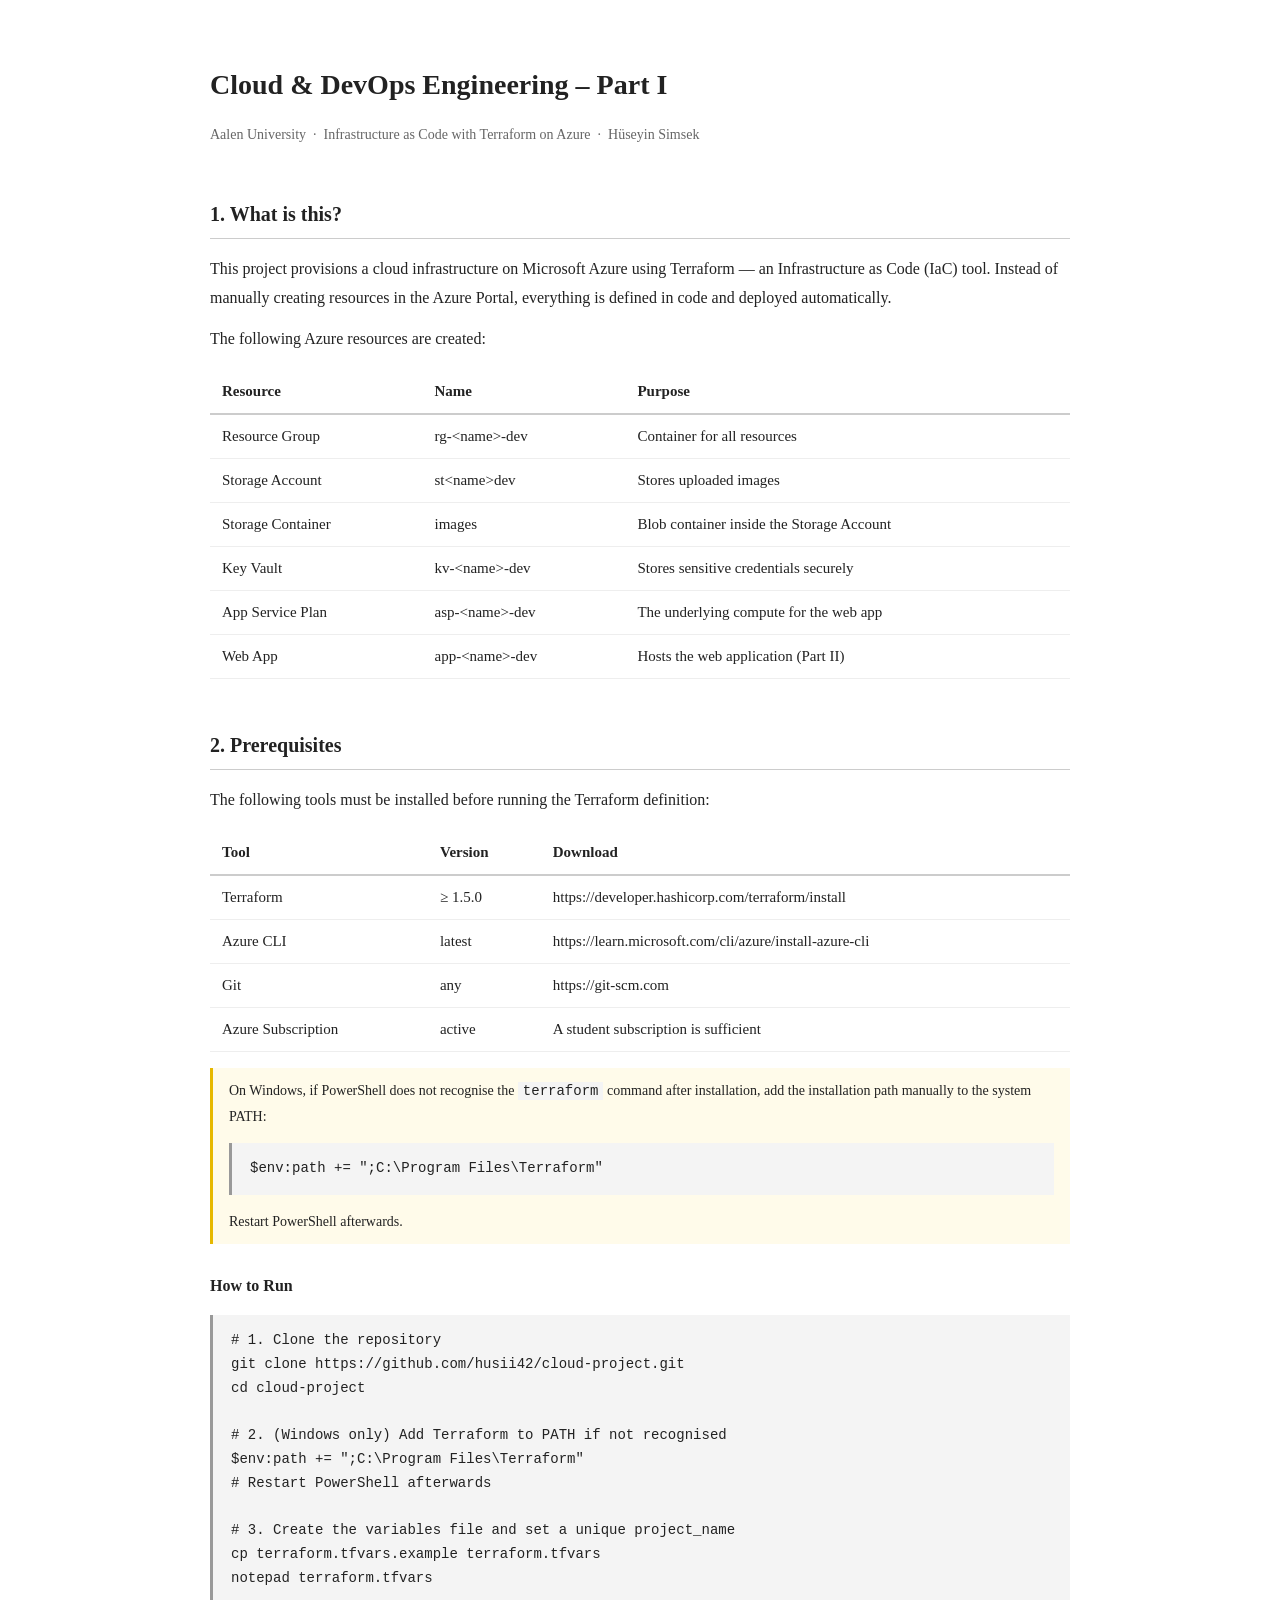
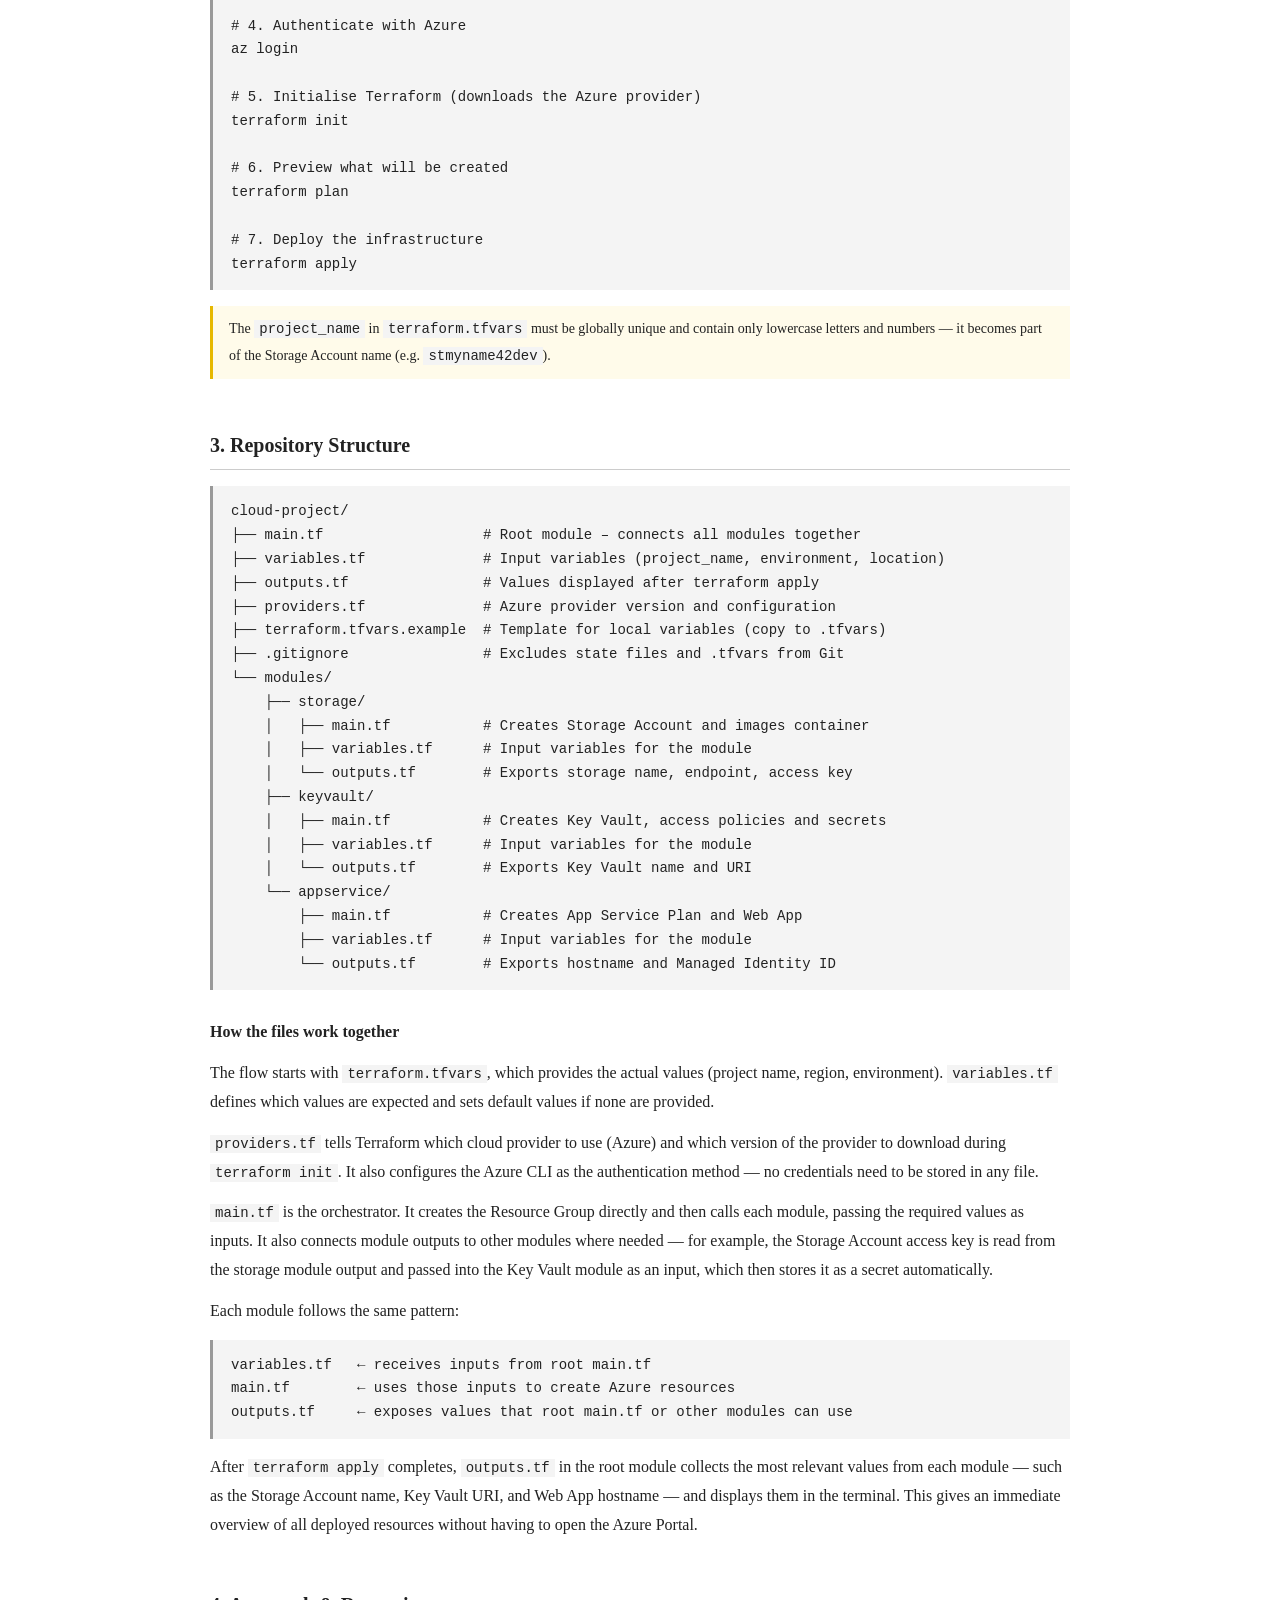
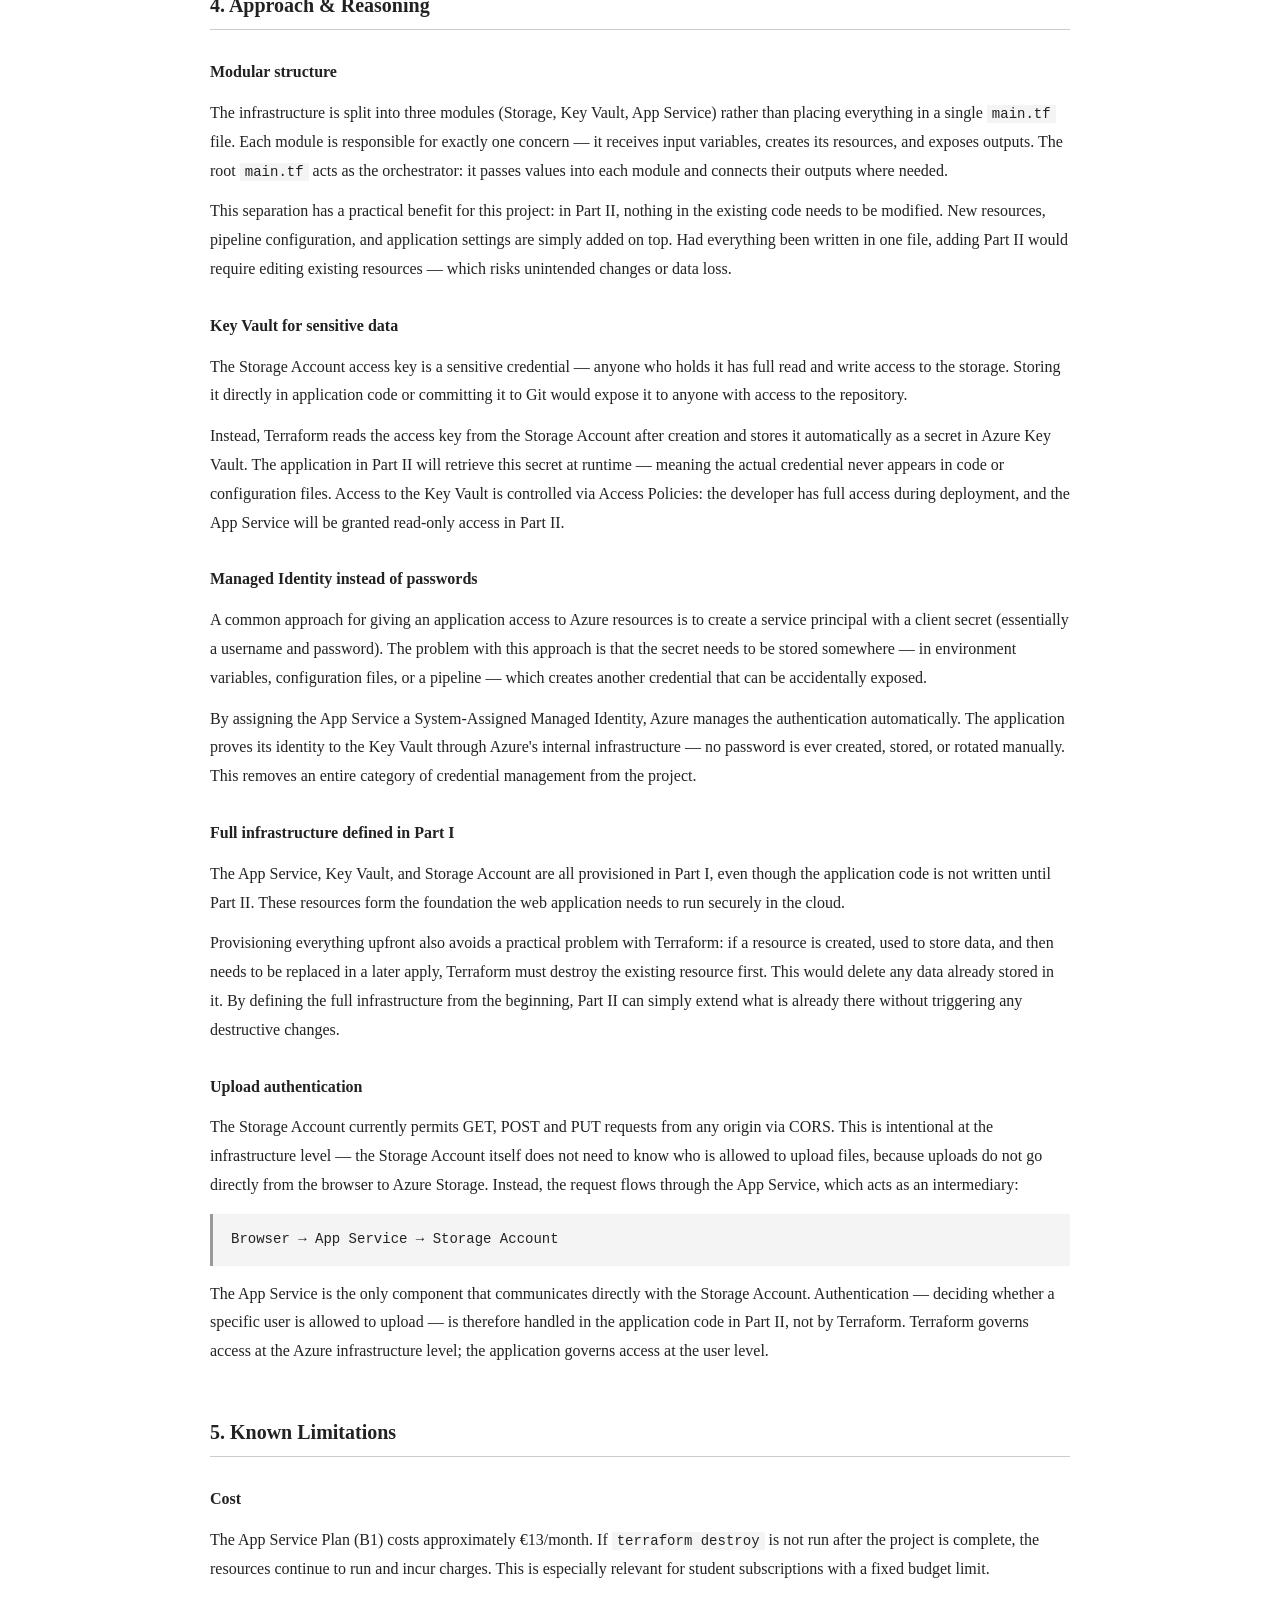
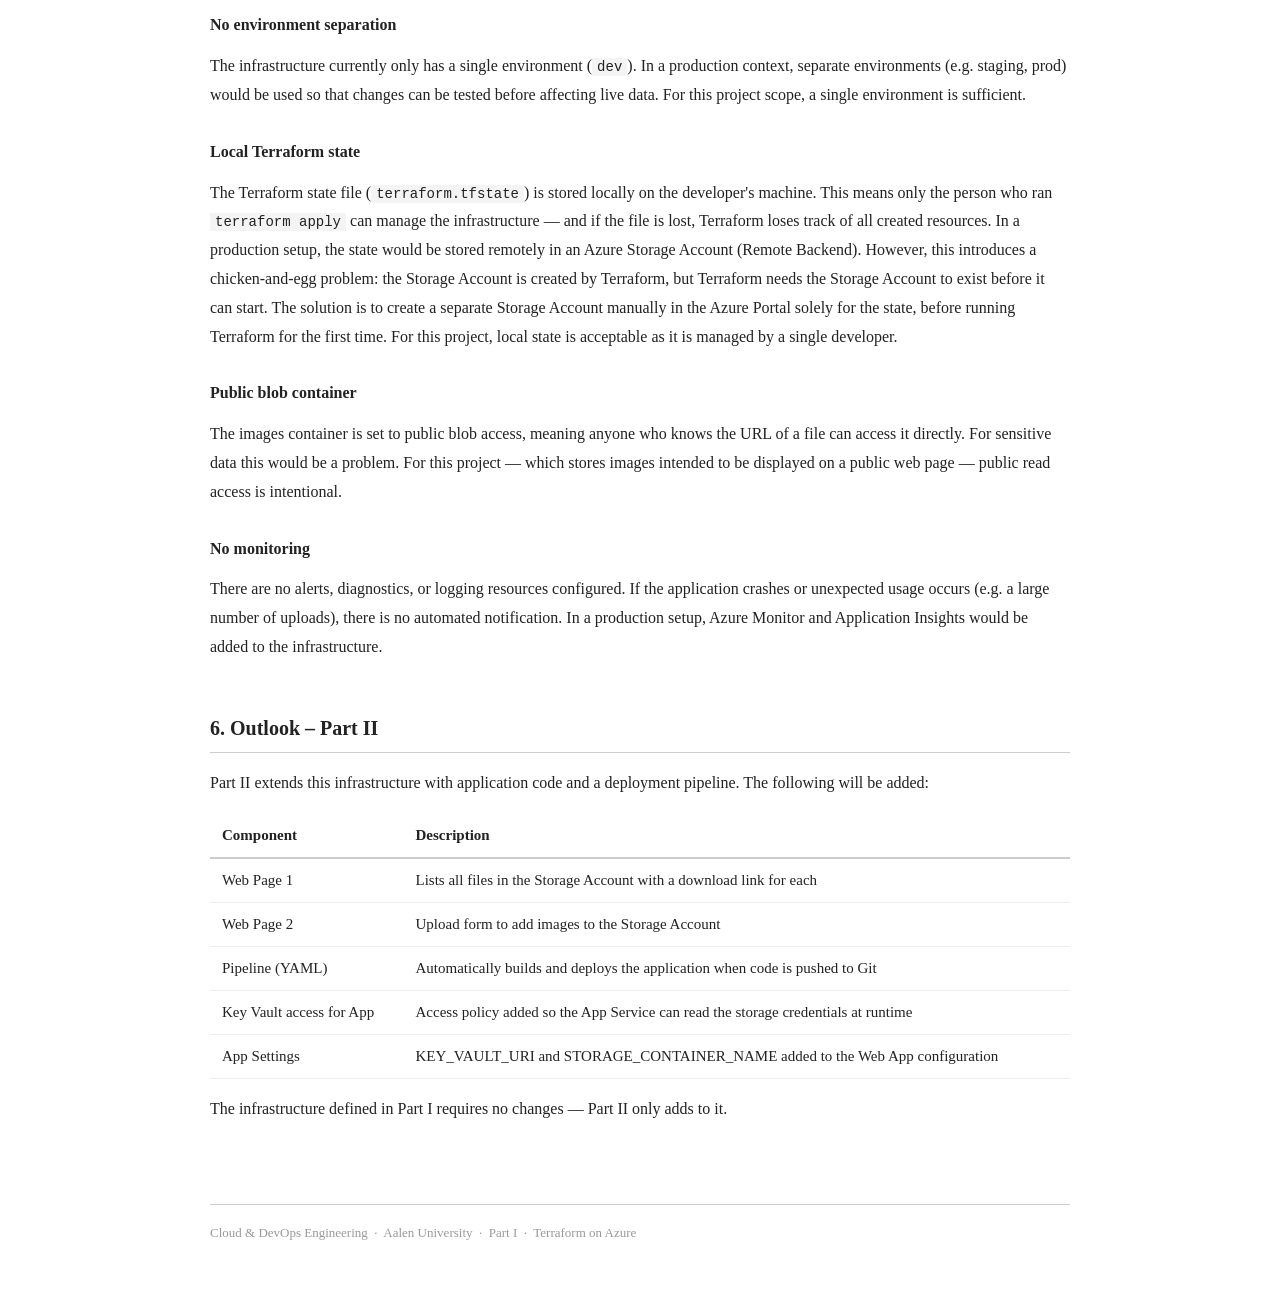
==== documentation.html @ 45ab7d18 "General Probe Version" ====
<!DOCTYPE html>
<html lang="en">
<head>
  <meta charset="UTF-8">
  <meta name="viewport" content="width=device-width, initial-scale=1.0">
  <title>Cloud & DevOps Project – Documentation</title>
  <style>
    body {
      font-family: Georgia, serif;
      max-width: 860px;
      margin: 60px auto;
      padding: 0 40px;
      color: #222;
      line-height: 1.8;
      font-size: 16px;
    }

    h1 { font-size: 28px; margin-bottom: 4px; }
    h2 { font-size: 20px; margin-top: 48px; border-bottom: 1px solid #ccc; padding-bottom: 6px; }
    h3 { font-size: 16px; margin-top: 28px; margin-bottom: 6px; }

    .subtitle { color: #666; font-size: 14px; margin-bottom: 40px; }

    p { margin: 12px 0; }

    pre {
      background: #f4f4f4;
      border-left: 3px solid #999;
      padding: 14px 18px;
      font-family: monospace;
      font-size: 14px;
      overflow-x: auto;
      line-height: 1.7;
    }

    code {
      font-family: monospace;
      background: #f4f4f4;
      padding: 1px 5px;
      font-size: 14px;
    }

    table {
      width: 100%;
      border-collapse: collapse;
      margin: 16px 0;
      font-size: 15px;
    }

    th {
      text-align: left;
      border-bottom: 2px solid #ccc;
      padding: 8px 12px;
    }

    td {
      border-bottom: 1px solid #eee;
      padding: 8px 12px;
      vertical-align: top;
    }

    .note {
      background: #fffbea;
      border-left: 3px solid #e6b800;
      padding: 10px 16px;
      font-size: 14px;
      margin: 16px 0;
    }

    footer {
      margin-top: 80px;
      border-top: 1px solid #ccc;
      padding-top: 16px;
      font-size: 13px;
      color: #999;
    }
  </style>
</head>
<body>

  <h1>Cloud & DevOps Engineering – Part I</h1>
  <p class="subtitle">Aalen University &nbsp;·&nbsp; Infrastructure as Code with Terraform on Azure &nbsp;·&nbsp; Hüseyin Simsek</p>

  <!-- 1. WHAT IS THIS -->
  <h2>1. What is this?</h2>
  <p>
    This project provisions a cloud infrastructure on Microsoft Azure using Terraform — an Infrastructure as Code (IaC) tool.
    Instead of manually creating resources in the Azure Portal, everything is defined in code and deployed automatically.
  </p>
  <p>The following Azure resources are created:</p>
  <table>
    <tr><th>Resource</th><th>Name</th><th>Purpose</th></tr>
    <tr><td>Resource Group</td><td>rg-&lt;name&gt;-dev</td><td>Container for all resources</td></tr>
    <tr><td>Storage Account</td><td>st&lt;name&gt;dev</td><td>Stores uploaded images</td></tr>
    <tr><td>Storage Container</td><td>images</td><td>Blob container inside the Storage Account</td></tr>
    <tr><td>Key Vault</td><td>kv-&lt;name&gt;-dev</td><td>Stores sensitive credentials securely</td></tr>
    <tr><td>App Service Plan</td><td>asp-&lt;name&gt;-dev</td><td>The underlying compute for the web app</td></tr>
    <tr><td>Web App</td><td>app-&lt;name&gt;-dev</td><td>Hosts the web application (Part II)</td></tr>
  </table>

  <!-- 2. PREREQUISITES -->
  <h2>2. Prerequisites</h2>
  <p>The following tools must be installed before running the Terraform definition:</p>
  <table>
    <tr><th>Tool</th><th>Version</th><th>Download</th></tr>
    <tr><td>Terraform</td><td>≥ 1.5.0</td><td>https://developer.hashicorp.com/terraform/install</td></tr>
    <tr><td>Azure CLI</td><td>latest</td><td>https://learn.microsoft.com/cli/azure/install-azure-cli</td></tr>
    <tr><td>Git</td><td>any</td><td>https://git-scm.com</td></tr>
    <tr><td>Azure Subscription</td><td>active</td><td>A student subscription is sufficient</td></tr>
  </table>

  <div class="note">
    On Windows, if PowerShell does not recognise the <code>terraform</code> command after installation,
    add the installation path manually to the system PATH:
    <pre>$env:path += ";C:\Program Files\Terraform"</pre>
    Restart PowerShell afterwards.
  </div>

  <h3>How to Run</h3>
  <pre># 1. Clone the repository
git clone https://github.com/husii42/cloud-project.git
cd cloud-project

# 2. (Windows only) Add Terraform to PATH if not recognised
$env:path += ";C:\Program Files\Terraform"
# Restart PowerShell afterwards

# 3. Create the variables file and set a unique project_name
cp terraform.tfvars.example terraform.tfvars
notepad terraform.tfvars

# 4. Authenticate with Azure
az login

# 5. Initialise Terraform (downloads the Azure provider)
terraform init

# 6. Preview what will be created
terraform plan

# 7. Deploy the infrastructure
terraform apply</pre>

  <div class="note">
    The <code>project_name</code> in <code>terraform.tfvars</code> must be globally unique and contain only lowercase letters and numbers —
    it becomes part of the Storage Account name (e.g. <code>stmyname42dev</code>).
  </div>

  <!-- 3. REPOSITORY STRUCTURE -->
  <h2>3. Repository Structure</h2>
  <pre>cloud-project/
├── main.tf                   # Root module – connects all modules together
├── variables.tf              # Input variables (project_name, environment, location)
├── outputs.tf                # Values displayed after terraform apply
├── providers.tf              # Azure provider version and configuration
├── terraform.tfvars.example  # Template for local variables (copy to .tfvars)
├── .gitignore                # Excludes state files and .tfvars from Git
└── modules/
    ├── storage/
    │   ├── main.tf           # Creates Storage Account and images container
    │   ├── variables.tf      # Input variables for the module
    │   └── outputs.tf        # Exports storage name, endpoint, access key
    ├── keyvault/
    │   ├── main.tf           # Creates Key Vault, access policies and secrets
    │   ├── variables.tf      # Input variables for the module
    │   └── outputs.tf        # Exports Key Vault name and URI
    └── appservice/
        ├── main.tf           # Creates App Service Plan and Web App
        ├── variables.tf      # Input variables for the module
        └── outputs.tf        # Exports hostname and Managed Identity ID</pre>

  <h3>How the files work together</h3>
<p>
  The flow starts with <code>terraform.tfvars</code>, which provides the actual values
  (project name, region, environment). <code>variables.tf</code> defines which values
  are expected and sets default values if none are provided.
</p>
<p>
  <code>providers.tf</code> tells Terraform which cloud provider to use (Azure) and
  which version of the provider to download during <code>terraform init</code>.
  It also configures the Azure CLI as the authentication method — no credentials
  need to be stored in any file.
</p>
<p>
  <code>main.tf</code> is the orchestrator. It creates the Resource Group directly
  and then calls each module, passing the required values as inputs. It also connects
  module outputs to other modules where needed — for example, the Storage Account
  access key is read from the storage module output and passed into the Key Vault
  module as an input, which then stores it as a secret automatically.
</p>
<p>
  Each module follows the same pattern:
</p>
<pre>variables.tf   ← receives inputs from root main.tf
main.tf        ← uses those inputs to create Azure resources
outputs.tf     ← exposes values that root main.tf or other modules can use</pre>
<p>
  After <code>terraform apply</code> completes, <code>outputs.tf</code> in the root
  module collects the most relevant values from each module — such as the Storage
  Account name, Key Vault URI, and Web App hostname — and displays them in the terminal.
  This gives an immediate overview of all deployed resources without having to open
  the Azure Portal.
</p>

  <!-- 4. APPROACH -->
  <h2>4. Approach & Reasoning</h2>

  <h3>Modular structure</h3>
  <p>
    The infrastructure is split into three modules (Storage, Key Vault, App Service) rather than placing everything in a single <code>main.tf</code> file.
    Each module is responsible for exactly one concern — it receives input variables, creates its resources, and exposes outputs.
    The root <code>main.tf</code> acts as the orchestrator: it passes values into each module and connects their outputs where needed.
  </p>
  <p>
    This separation has a practical benefit for this project: in Part II, nothing in the existing code needs to be modified.
    New resources, pipeline configuration, and application settings are simply added on top.
    Had everything been written in one file, adding Part II would require editing existing resources — which risks unintended changes or data loss.
  </p>

  <h3>Key Vault for sensitive data</h3>
  <p>
    The Storage Account access key is a sensitive credential — anyone who holds it has full read and write access to the storage.
    Storing it directly in application code or committing it to Git would expose it to anyone with access to the repository.
  </p>
  <p>
    Instead, Terraform reads the access key from the Storage Account after creation and stores it automatically as a secret in Azure Key Vault.
    The application in Part II will retrieve this secret at runtime — meaning the actual credential never appears in code or configuration files.
    Access to the Key Vault is controlled via Access Policies: the developer has full access during deployment, and the App Service will be granted read-only access in Part II.
  </p>

  <h3>Managed Identity instead of passwords</h3>
  <p>
    A common approach for giving an application access to Azure resources is to create a service principal with a client secret (essentially a username and password).
    The problem with this approach is that the secret needs to be stored somewhere — in environment variables, configuration files, or a pipeline — which creates another credential that can be accidentally exposed.
  </p>
  <p>
    By assigning the App Service a System-Assigned Managed Identity, Azure manages the authentication automatically.
    The application proves its identity to the Key Vault through Azure's internal infrastructure — no password is ever created, stored, or rotated manually.
    This removes an entire category of credential management from the project.
  </p>

  <h3>Full infrastructure defined in Part I</h3>
  <p>
    The App Service, Key Vault, and Storage Account are all provisioned in Part I, even though the application code is not written until Part II.
    These resources form the foundation the web application needs to run securely in the cloud.
  </p>
  <p>
    Provisioning everything upfront also avoids a practical problem with Terraform: if a resource is created, used to store data, and then needs to be replaced in a later apply, Terraform must destroy the existing resource first.
    This would delete any data already stored in it. By defining the full infrastructure from the beginning, Part II can simply extend what is already there without triggering any destructive changes.
  </p>

  <h3>Upload authentication</h3>
  <p>
    The Storage Account currently permits GET, POST and PUT requests from any origin via CORS.
    This is intentional at the infrastructure level — the Storage Account itself does not need to know who is allowed to upload files, because uploads do not go directly from the browser to Azure Storage.
    Instead, the request flows through the App Service, which acts as an intermediary:
  </p>
  <pre>Browser → App Service → Storage Account</pre>
  <p>
    The App Service is the only component that communicates directly with the Storage Account.
    Authentication — deciding whether a specific user is allowed to upload — is therefore handled in the application code in Part II, not by Terraform.
    Terraform governs access at the Azure infrastructure level; the application governs access at the user level.
  </p>

  <!-- 5. KNOWN LIMITATIONS -->
  <h2>5. Known Limitations</h2>

  <h3>Cost</h3>
  <p>
    The App Service Plan (B1) costs approximately €13/month. If <code>terraform destroy</code> is not run after the project is complete,
    the resources continue to run and incur charges. This is especially relevant for student subscriptions with a fixed budget limit.
  </p>

  <h3>No environment separation</h3>
  <p>
    The infrastructure currently only has a single environment (<code>dev</code>).
    In a production context, separate environments (e.g. staging, prod) would be used so that changes can be tested before affecting live data.
    For this project scope, a single environment is sufficient.
  </p>

  <h3>Local Terraform state</h3>
  <p>
    The Terraform state file (<code>terraform.tfstate</code>) is stored locally on the developer's machine.
    This means only the person who ran <code>terraform apply</code> can manage the infrastructure — and if the file is lost, Terraform loses track of all created resources.
    In a production setup, the state would be stored remotely in an Azure Storage Account (Remote Backend).
    However, this introduces a chicken-and-egg problem: the Storage Account is created by Terraform, but Terraform needs the Storage Account to exist before it can start.
    The solution is to create a separate Storage Account manually in the Azure Portal solely for the state, before running Terraform for the first time.
    For this project, local state is acceptable as it is managed by a single developer.
  </p>

  <h3>Public blob container</h3>
  <p>
    The images container is set to public blob access, meaning anyone who knows the URL of a file can access it directly.
    For sensitive data this would be a problem. For this project — which stores images intended to be displayed on a public web page — public read access is intentional.
  </p>

  <h3>No monitoring</h3>
  <p>
    There are no alerts, diagnostics, or logging resources configured.
    If the application crashes or unexpected usage occurs (e.g. a large number of uploads), there is no automated notification.
    In a production setup, Azure Monitor and Application Insights would be added to the infrastructure.
  </p>

  <!-- 6. OUTLOOK PART II -->
  <h2>6. Outlook – Part II</h2>
  <p>Part II extends this infrastructure with application code and a deployment pipeline. The following will be added:</p>
  <table>
    <tr><th>Component</th><th>Description</th></tr>
    <tr><td>Web Page 1</td><td>Lists all files in the Storage Account with a download link for each</td></tr>
    <tr><td>Web Page 2</td><td>Upload form to add images to the Storage Account</td></tr>
    <tr><td>Pipeline (YAML)</td><td>Automatically builds and deploys the application when code is pushed to Git</td></tr>
    <tr><td>Key Vault access for App</td><td>Access policy added so the App Service can read the storage credentials at runtime</td></tr>
    <tr><td>App Settings</td><td>KEY_VAULT_URI and STORAGE_CONTAINER_NAME added to the Web App configuration</td></tr>
  </table>
  <p>
    The infrastructure defined in Part I requires no changes — Part II only adds to it.
  </p>

  <footer>
    Cloud & DevOps Engineering &nbsp;·&nbsp; Aalen University &nbsp;·&nbsp; Part I &nbsp;·&nbsp; Terraform on Azure
  </footer>

</body>
</html>
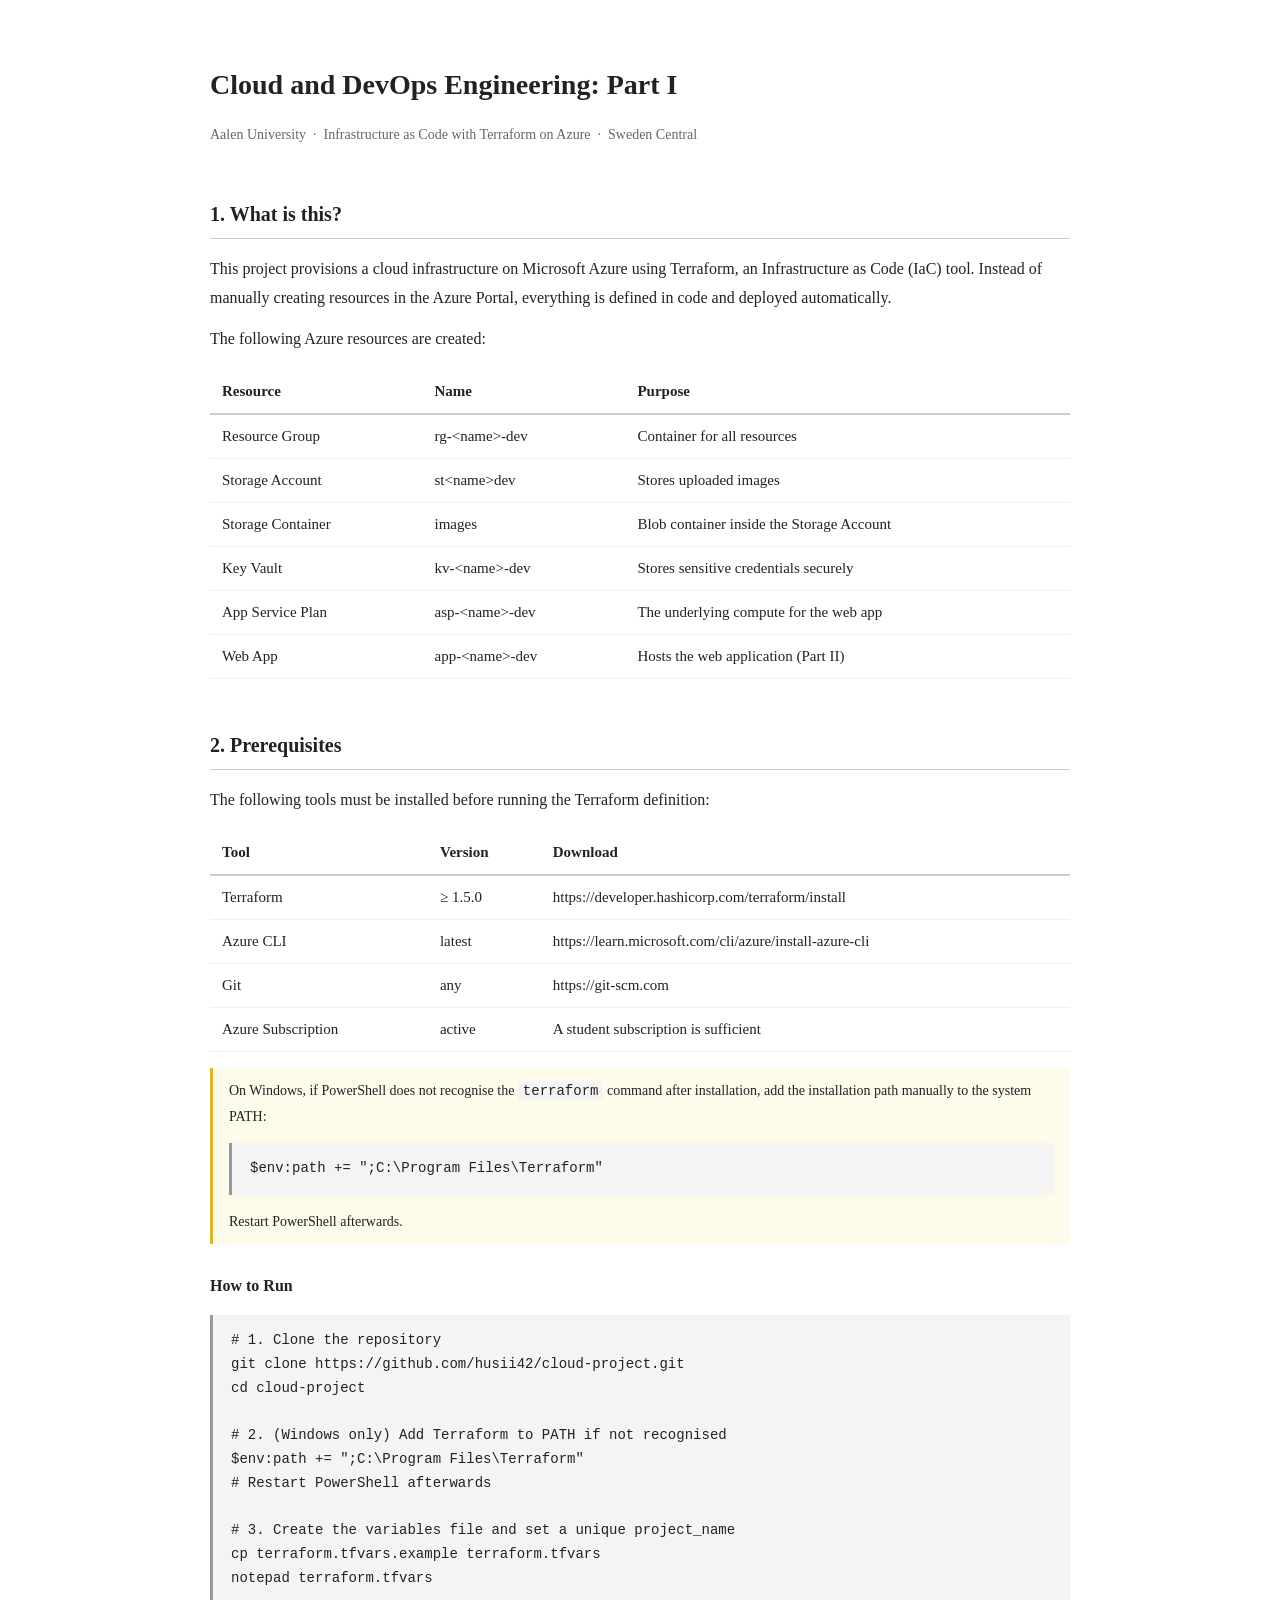
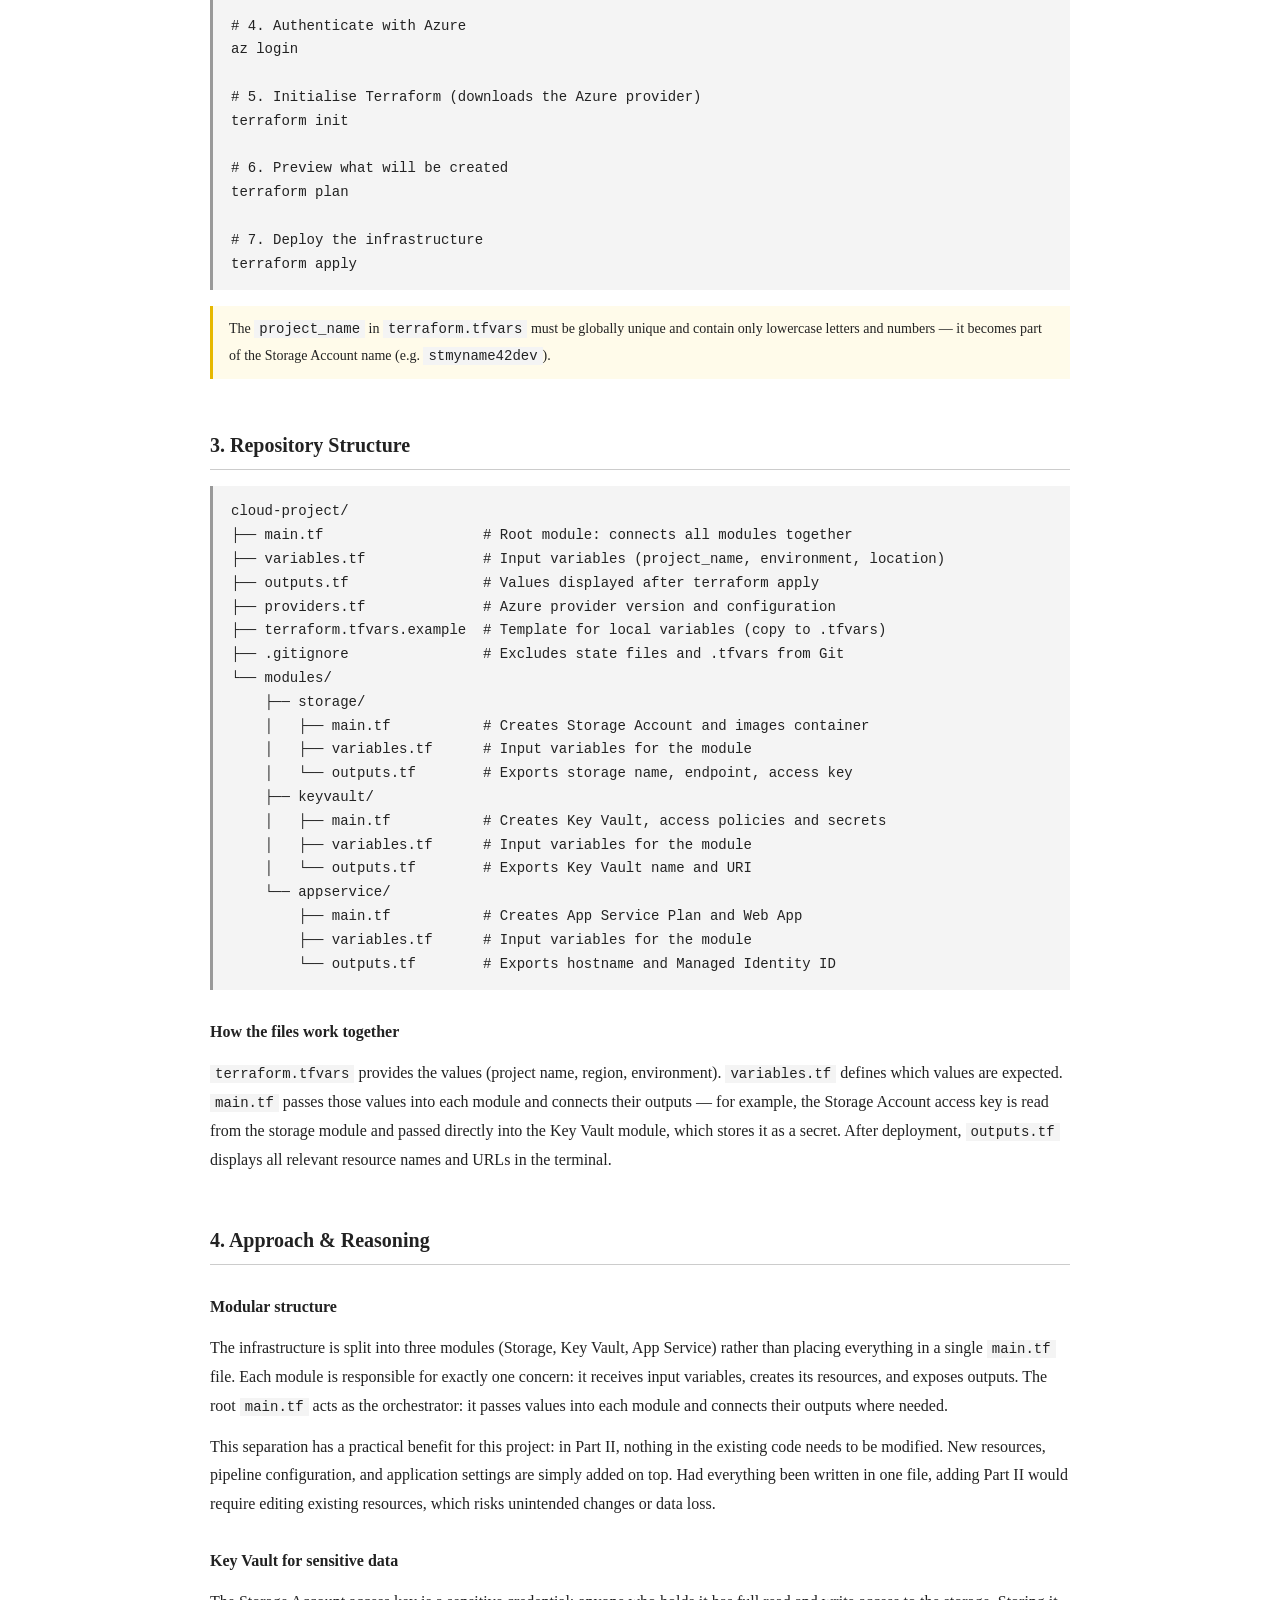
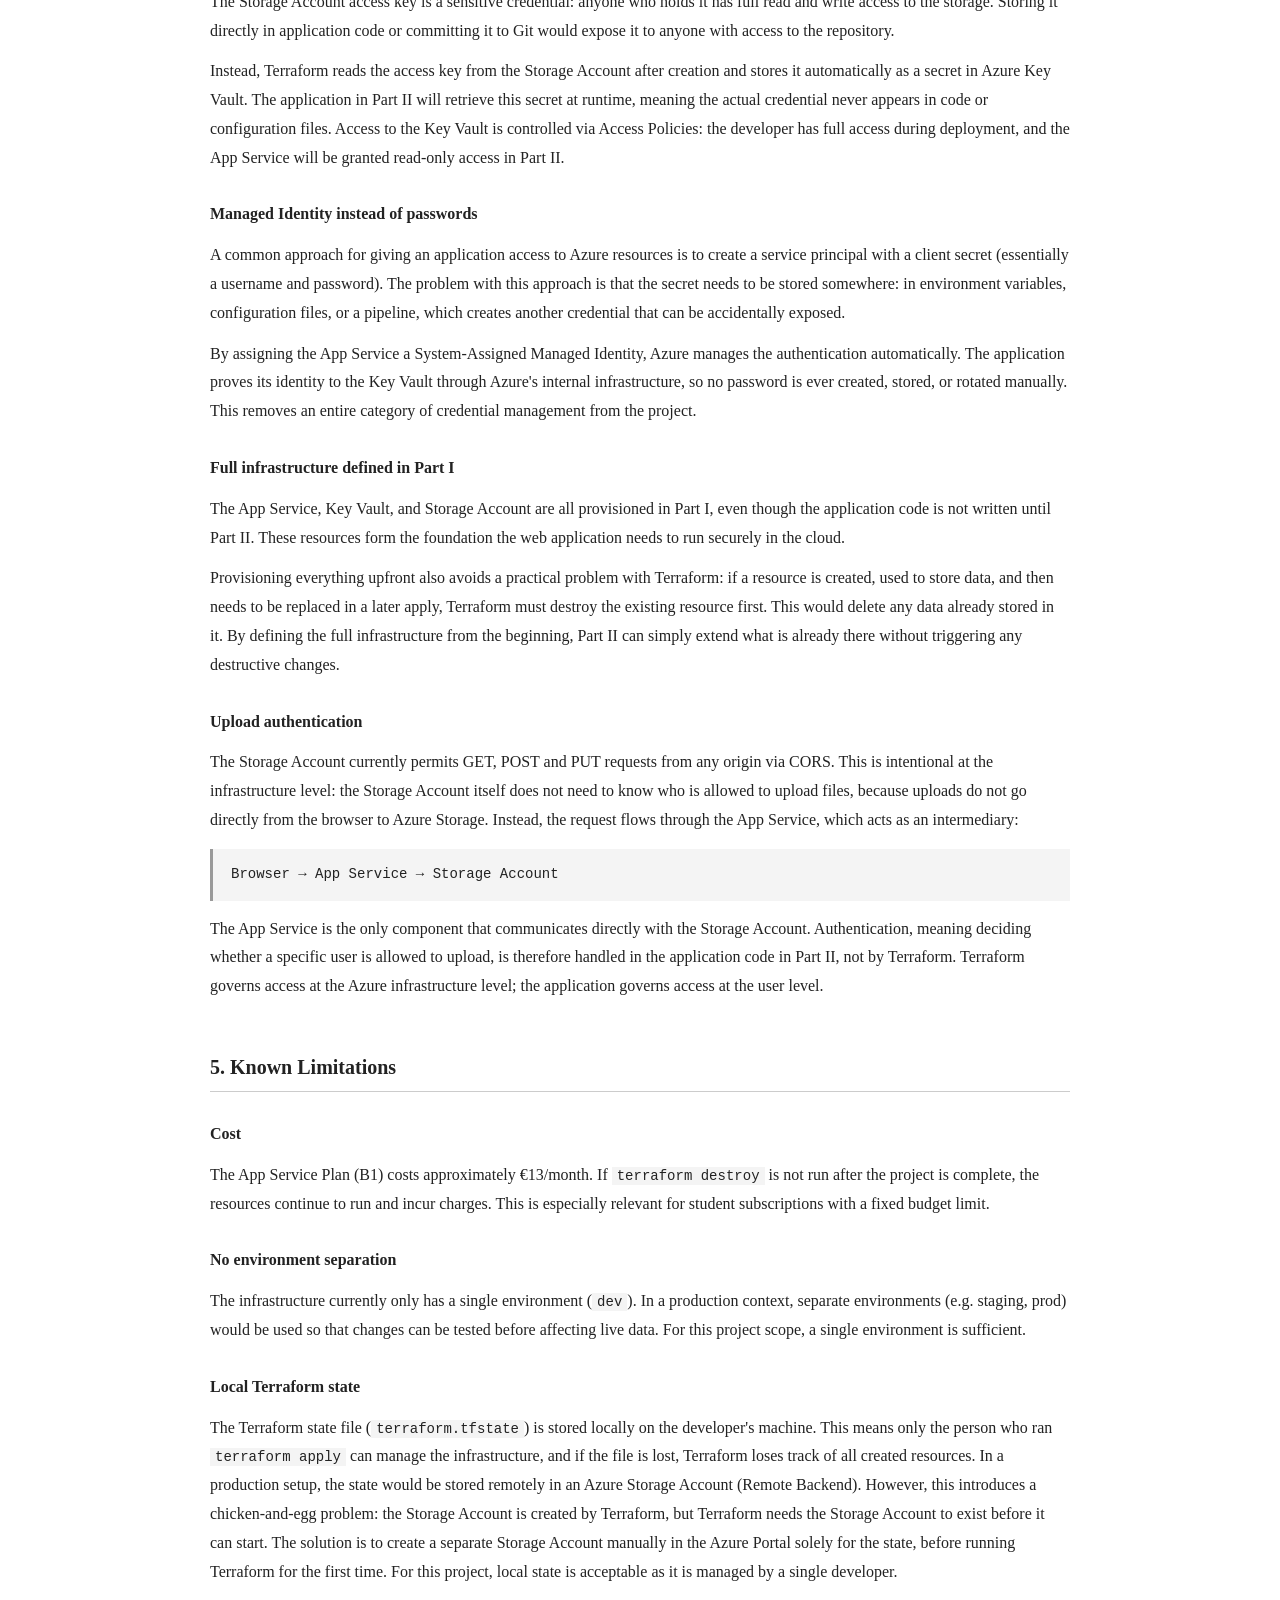
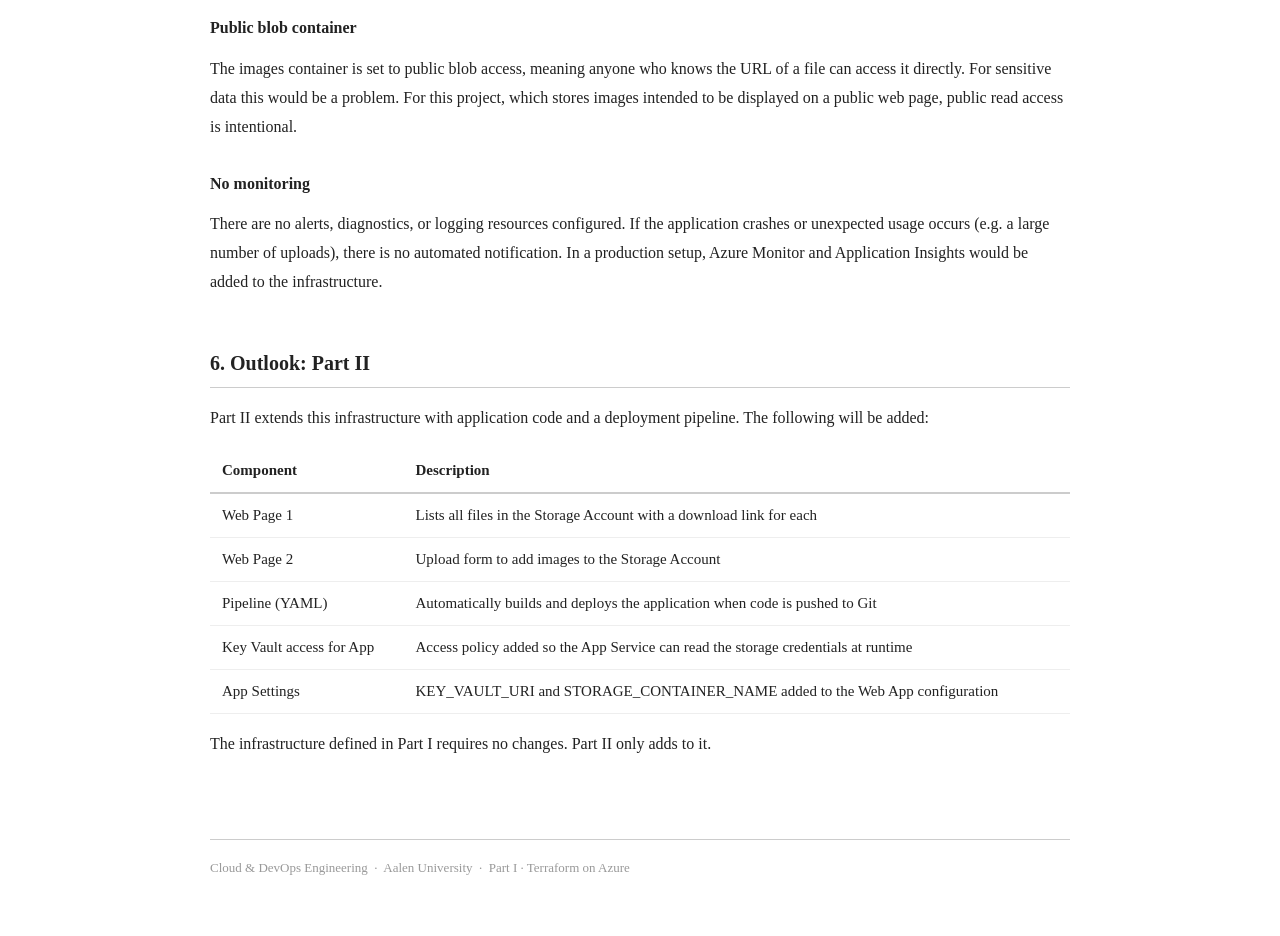
==== commit 819405ee: "General Probe Version 2" ====
--- a/documentation.html
+++ b/documentation.html
@@ -3,7 +3,7 @@
 <head>
   <meta charset="UTF-8">
   <meta name="viewport" content="width=device-width, initial-scale=1.0">
-  <title>Cloud & DevOps Project – Documentation</title>
+  <title>Cloud and DevOps Project: Documentation</title>
   <style>
     body {
       font-family: Georgia, serif;
@@ -78,13 +78,13 @@
 </head>
 <body>
 
-  <h1>Cloud & DevOps Engineering – Part I</h1>
-  <p class="subtitle">Aalen University &nbsp;·&nbsp; Infrastructure as Code with Terraform on Azure &nbsp;·&nbsp; Hüseyin Simsek</p>
+  <h1>Cloud and DevOps Engineering: Part I</h1>
+  <p class="subtitle">Aalen University &nbsp;·&nbsp; Infrastructure as Code with Terraform on Azure &nbsp;·&nbsp; Sweden Central</p>
 
   <!-- 1. WHAT IS THIS -->
   <h2>1. What is this?</h2>
   <p>
-    This project provisions a cloud infrastructure on Microsoft Azure using Terraform — an Infrastructure as Code (IaC) tool.
+    This project provisions a cloud infrastructure on Microsoft Azure using Terraform, an Infrastructure as Code (IaC) tool.
     Instead of manually creating resources in the Azure Portal, everything is defined in code and deployed automatically.
   </p>
   <p>The following Azure resources are created:</p>
@@ -149,7 +149,7 @@
   <!-- 3. REPOSITORY STRUCTURE -->
   <h2>3. Repository Structure</h2>
   <pre>cloud-project/
-├── main.tf                   # Root module – connects all modules together
+├── main.tf                   # Root module: connects all modules together
 ├── variables.tf              # Input variables (project_name, environment, location)
 ├── outputs.tf                # Values displayed after terraform apply
 ├── providers.tf              # Azure provider version and configuration
@@ -170,37 +170,13 @@
         └── outputs.tf        # Exports hostname and Managed Identity ID</pre>
 
   <h3>How the files work together</h3>
-<p>
-  The flow starts with <code>terraform.tfvars</code>, which provides the actual values
-  (project name, region, environment). <code>variables.tf</code> defines which values
-  are expected and sets default values if none are provided.
-</p>
-<p>
-  <code>providers.tf</code> tells Terraform which cloud provider to use (Azure) and
-  which version of the provider to download during <code>terraform init</code>.
-  It also configures the Azure CLI as the authentication method — no credentials
-  need to be stored in any file.
-</p>
-<p>
-  <code>main.tf</code> is the orchestrator. It creates the Resource Group directly
-  and then calls each module, passing the required values as inputs. It also connects
-  module outputs to other modules where needed — for example, the Storage Account
-  access key is read from the storage module output and passed into the Key Vault
-  module as an input, which then stores it as a secret automatically.
-</p>
-<p>
-  Each module follows the same pattern:
-</p>
-<pre>variables.tf   ← receives inputs from root main.tf
-main.tf        ← uses those inputs to create Azure resources
-outputs.tf     ← exposes values that root main.tf or other modules can use</pre>
-<p>
-  After <code>terraform apply</code> completes, <code>outputs.tf</code> in the root
-  module collects the most relevant values from each module — such as the Storage
-  Account name, Key Vault URI, and Web App hostname — and displays them in the terminal.
-  This gives an immediate overview of all deployed resources without having to open
-  the Azure Portal.
-</p>
+  <p>
+    <code>terraform.tfvars</code> provides the values (project name, region, environment).
+    <code>variables.tf</code> defines which values are expected.
+    <code>main.tf</code> passes those values into each module and connects their outputs —
+    for example, the Storage Account access key is read from the storage module and passed directly into the Key Vault module, which stores it as a secret.
+    After deployment, <code>outputs.tf</code> displays all relevant resource names and URLs in the terminal.
+  </p>
 
   <!-- 4. APPROACH -->
   <h2>4. Approach & Reasoning</h2>
@@ -208,34 +184,34 @@
   <h3>Modular structure</h3>
   <p>
     The infrastructure is split into three modules (Storage, Key Vault, App Service) rather than placing everything in a single <code>main.tf</code> file.
-    Each module is responsible for exactly one concern — it receives input variables, creates its resources, and exposes outputs.
+    Each module is responsible for exactly one concern: it receives input variables, creates its resources, and exposes outputs.
     The root <code>main.tf</code> acts as the orchestrator: it passes values into each module and connects their outputs where needed.
   </p>
   <p>
     This separation has a practical benefit for this project: in Part II, nothing in the existing code needs to be modified.
     New resources, pipeline configuration, and application settings are simply added on top.
-    Had everything been written in one file, adding Part II would require editing existing resources — which risks unintended changes or data loss.
+    Had everything been written in one file, adding Part II would require editing existing resources, which risks unintended changes or data loss.
   </p>
 
   <h3>Key Vault for sensitive data</h3>
   <p>
-    The Storage Account access key is a sensitive credential — anyone who holds it has full read and write access to the storage.
+    The Storage Account access key is a sensitive credential: anyone who holds it has full read and write access to the storage.
     Storing it directly in application code or committing it to Git would expose it to anyone with access to the repository.
   </p>
   <p>
     Instead, Terraform reads the access key from the Storage Account after creation and stores it automatically as a secret in Azure Key Vault.
-    The application in Part II will retrieve this secret at runtime — meaning the actual credential never appears in code or configuration files.
+    The application in Part II will retrieve this secret at runtime, meaning the actual credential never appears in code or configuration files.
     Access to the Key Vault is controlled via Access Policies: the developer has full access during deployment, and the App Service will be granted read-only access in Part II.
   </p>
 
   <h3>Managed Identity instead of passwords</h3>
   <p>
     A common approach for giving an application access to Azure resources is to create a service principal with a client secret (essentially a username and password).
-    The problem with this approach is that the secret needs to be stored somewhere — in environment variables, configuration files, or a pipeline — which creates another credential that can be accidentally exposed.
+    The problem with this approach is that the secret needs to be stored somewhere: in environment variables, configuration files, or a pipeline, which creates another credential that can be accidentally exposed.
   </p>
   <p>
     By assigning the App Service a System-Assigned Managed Identity, Azure manages the authentication automatically.
-    The application proves its identity to the Key Vault through Azure's internal infrastructure — no password is ever created, stored, or rotated manually.
+    The application proves its identity to the Key Vault through Azure's internal infrastructure, so no password is ever created, stored, or rotated manually.
     This removes an entire category of credential management from the project.
   </p>
 
@@ -252,13 +228,13 @@
   <h3>Upload authentication</h3>
   <p>
     The Storage Account currently permits GET, POST and PUT requests from any origin via CORS.
-    This is intentional at the infrastructure level — the Storage Account itself does not need to know who is allowed to upload files, because uploads do not go directly from the browser to Azure Storage.
+    This is intentional at the infrastructure level: the Storage Account itself does not need to know who is allowed to upload files, because uploads do not go directly from the browser to Azure Storage.
     Instead, the request flows through the App Service, which acts as an intermediary:
   </p>
   <pre>Browser → App Service → Storage Account</pre>
   <p>
     The App Service is the only component that communicates directly with the Storage Account.
-    Authentication — deciding whether a specific user is allowed to upload — is therefore handled in the application code in Part II, not by Terraform.
+    Authentication, meaning deciding whether a specific user is allowed to upload, is therefore handled in the application code in Part II, not by Terraform.
     Terraform governs access at the Azure infrastructure level; the application governs access at the user level.
   </p>
 
@@ -281,7 +257,7 @@
   <h3>Local Terraform state</h3>
   <p>
     The Terraform state file (<code>terraform.tfstate</code>) is stored locally on the developer's machine.
-    This means only the person who ran <code>terraform apply</code> can manage the infrastructure — and if the file is lost, Terraform loses track of all created resources.
+    This means only the person who ran <code>terraform apply</code> can manage the infrastructure, and if the file is lost, Terraform loses track of all created resources.
     In a production setup, the state would be stored remotely in an Azure Storage Account (Remote Backend).
     However, this introduces a chicken-and-egg problem: the Storage Account is created by Terraform, but Terraform needs the Storage Account to exist before it can start.
     The solution is to create a separate Storage Account manually in the Azure Portal solely for the state, before running Terraform for the first time.
@@ -291,7 +267,7 @@
   <h3>Public blob container</h3>
   <p>
     The images container is set to public blob access, meaning anyone who knows the URL of a file can access it directly.
-    For sensitive data this would be a problem. For this project — which stores images intended to be displayed on a public web page — public read access is intentional.
+    For sensitive data this would be a problem. For this project, which stores images intended to be displayed on a public web page, public read access is intentional.
   </p>
 
   <h3>No monitoring</h3>
@@ -302,7 +278,7 @@
   </p>
 
   <!-- 6. OUTLOOK PART II -->
-  <h2>6. Outlook – Part II</h2>
+  <h2>6. Outlook: Part II</h2>
   <p>Part II extends this infrastructure with application code and a deployment pipeline. The following will be added:</p>
   <table>
     <tr><th>Component</th><th>Description</th></tr>
@@ -313,11 +289,11 @@
     <tr><td>App Settings</td><td>KEY_VAULT_URI and STORAGE_CONTAINER_NAME added to the Web App configuration</td></tr>
   </table>
   <p>
-    The infrastructure defined in Part I requires no changes — Part II only adds to it.
+    The infrastructure defined in Part I requires no changes. Part II only adds to it.
   </p>
 
   <footer>
-    Cloud & DevOps Engineering &nbsp;·&nbsp; Aalen University &nbsp;·&nbsp; Part I &nbsp;·&nbsp; Terraform on Azure
+    Cloud & DevOps Engineering &nbsp;·&nbsp; Aalen University &nbsp;·&nbsp; Part I · Terraform on Azure
   </footer>
 
 </body>
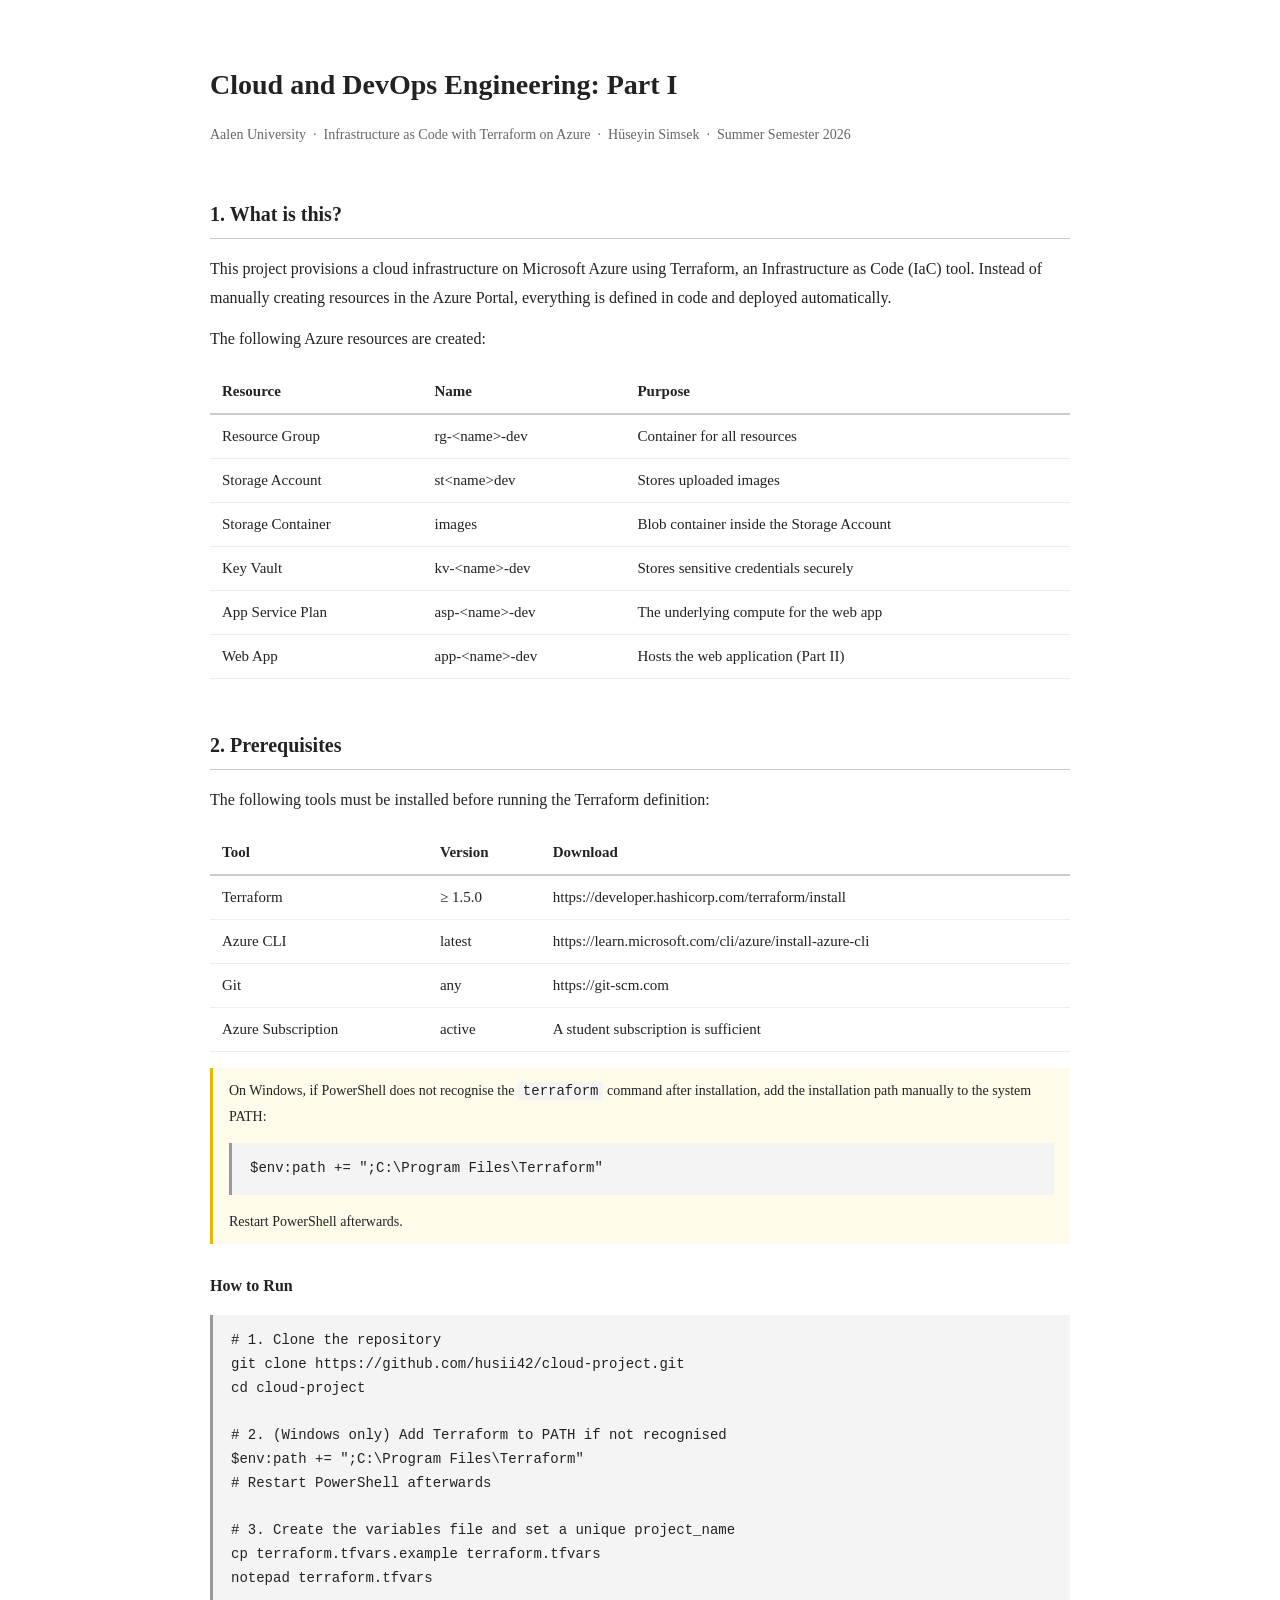
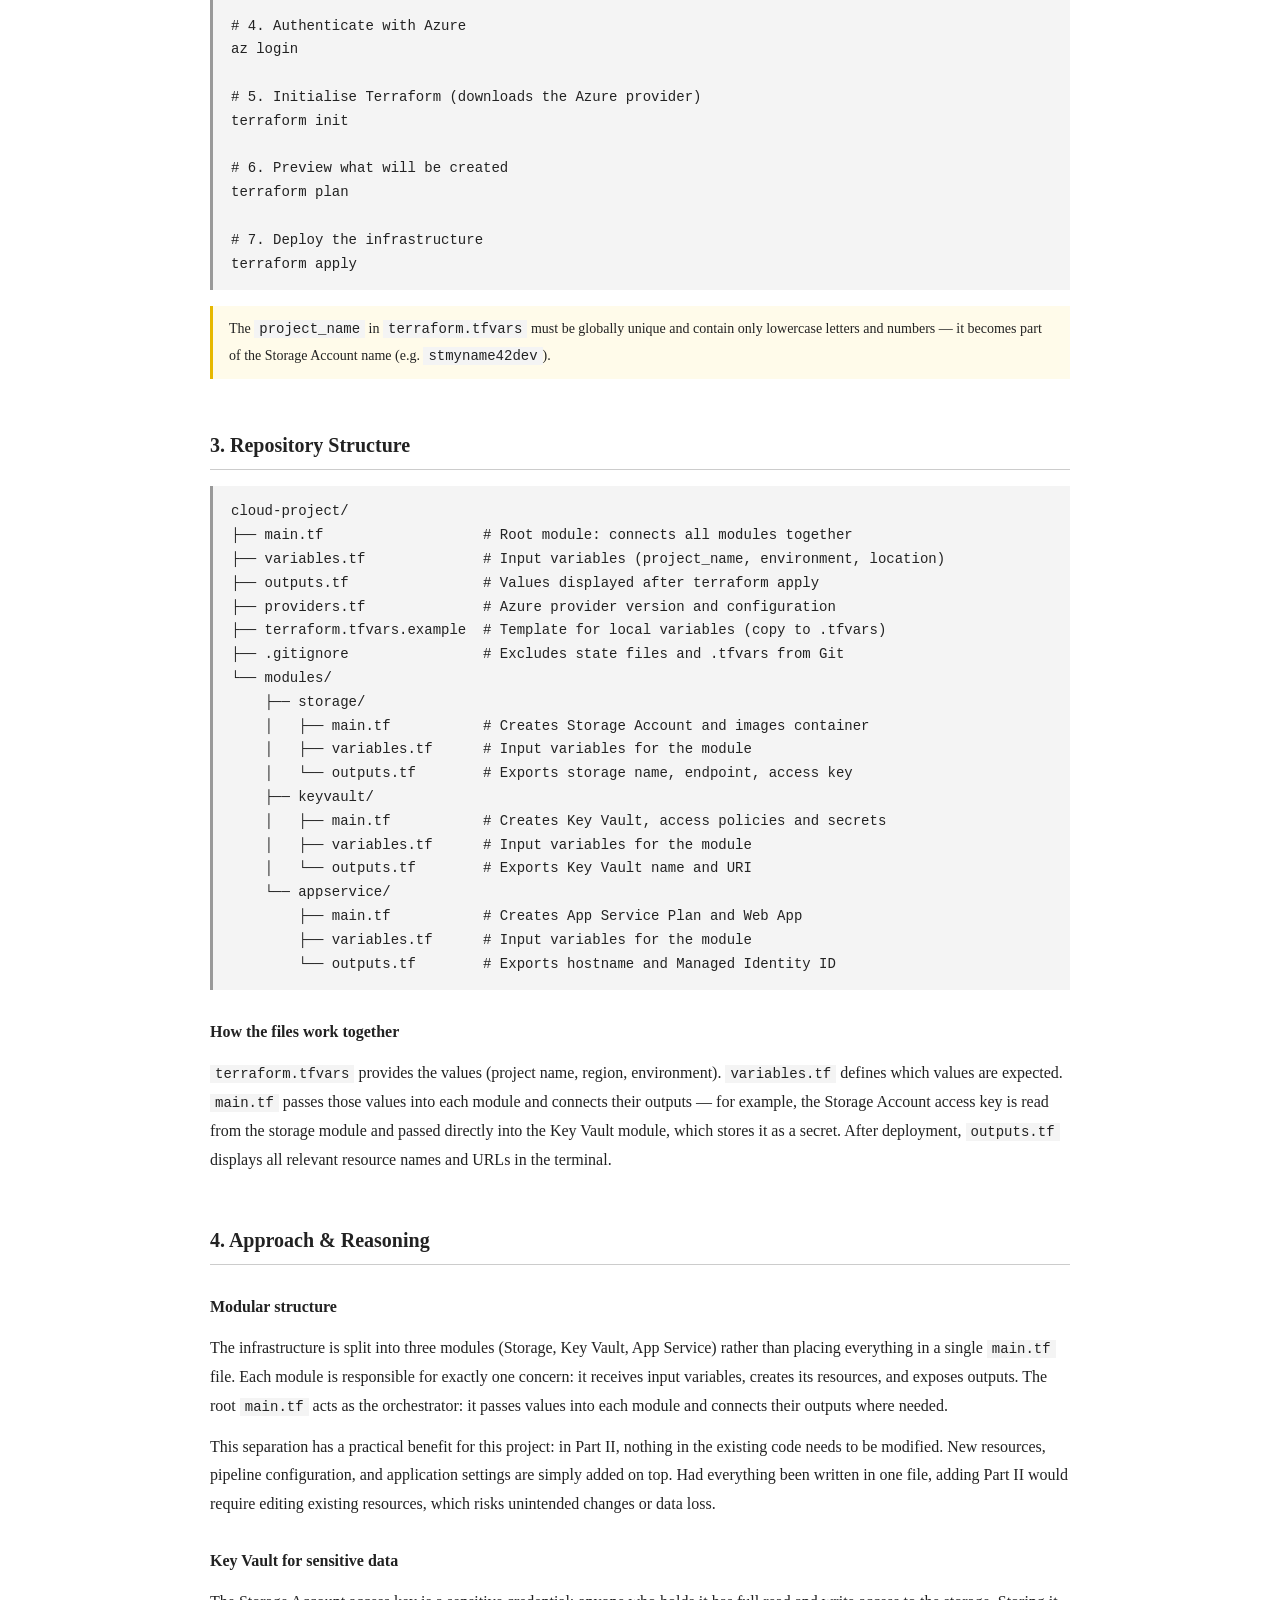
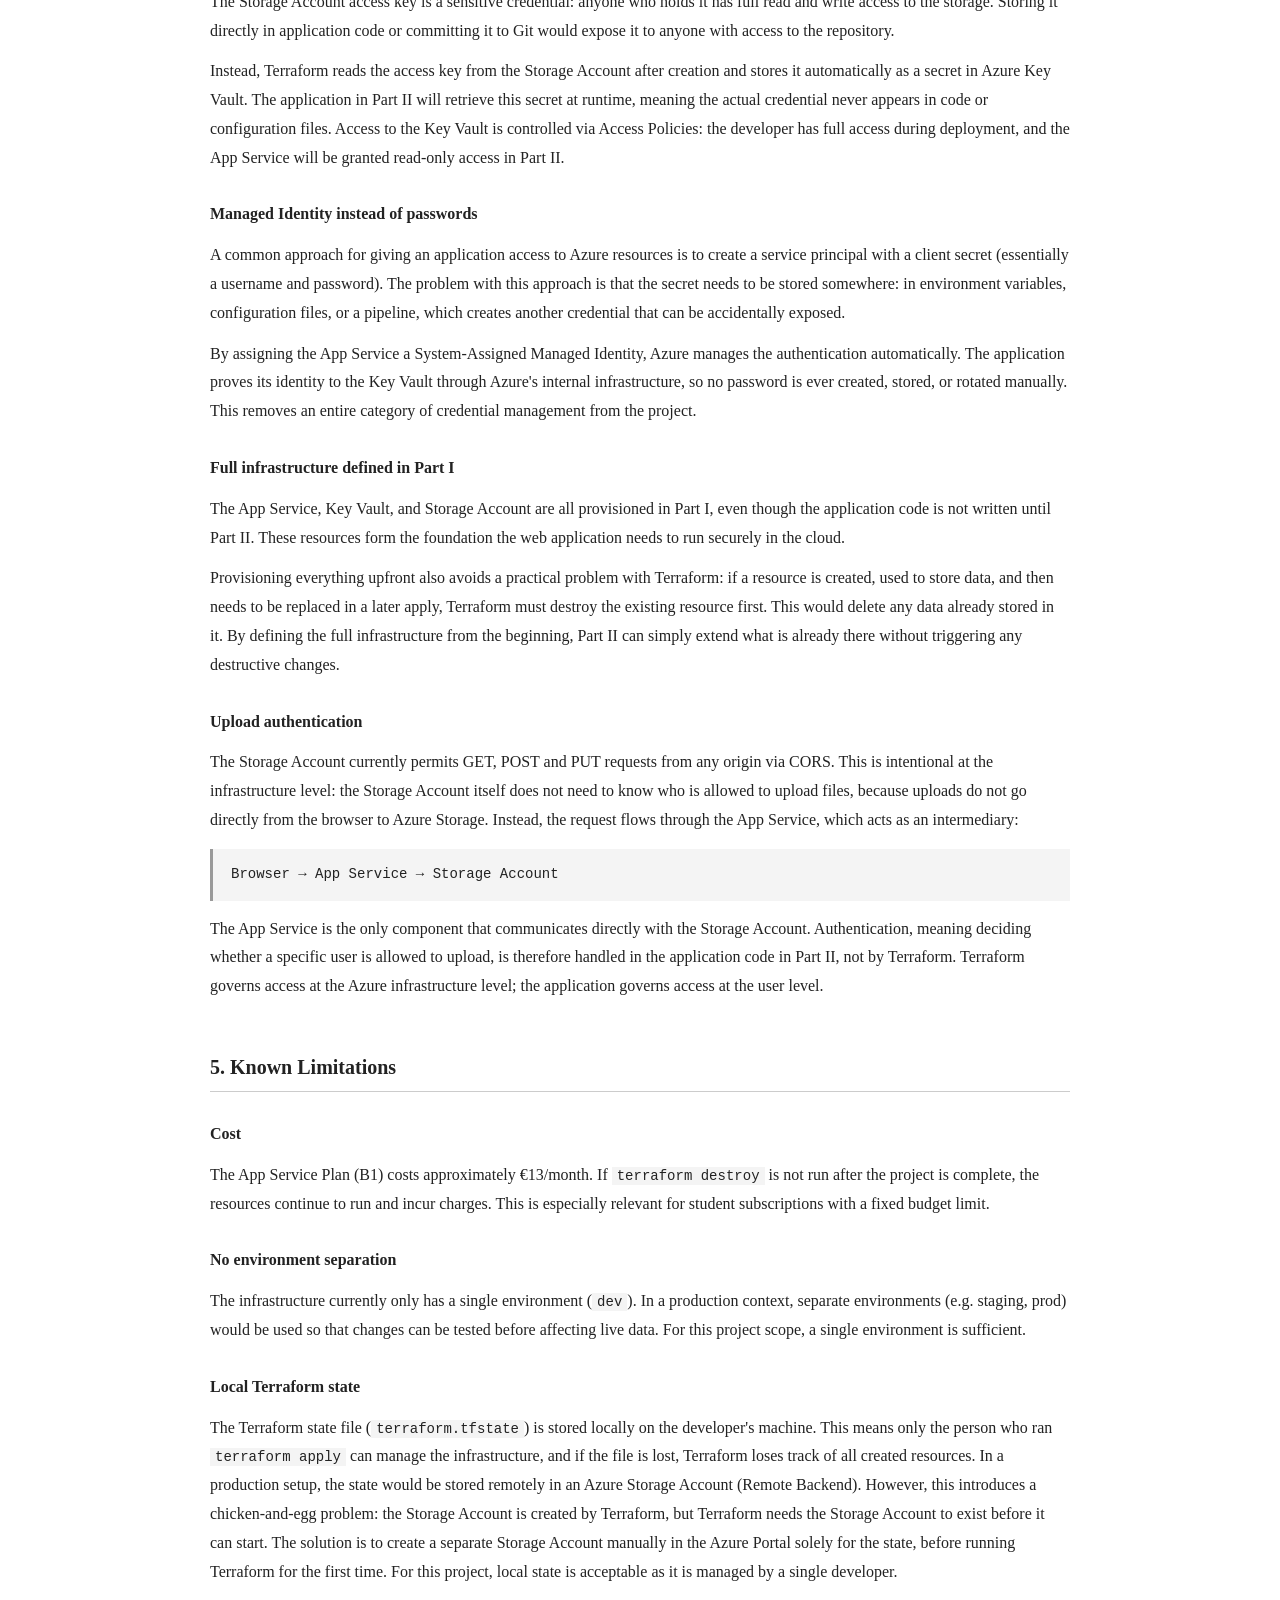
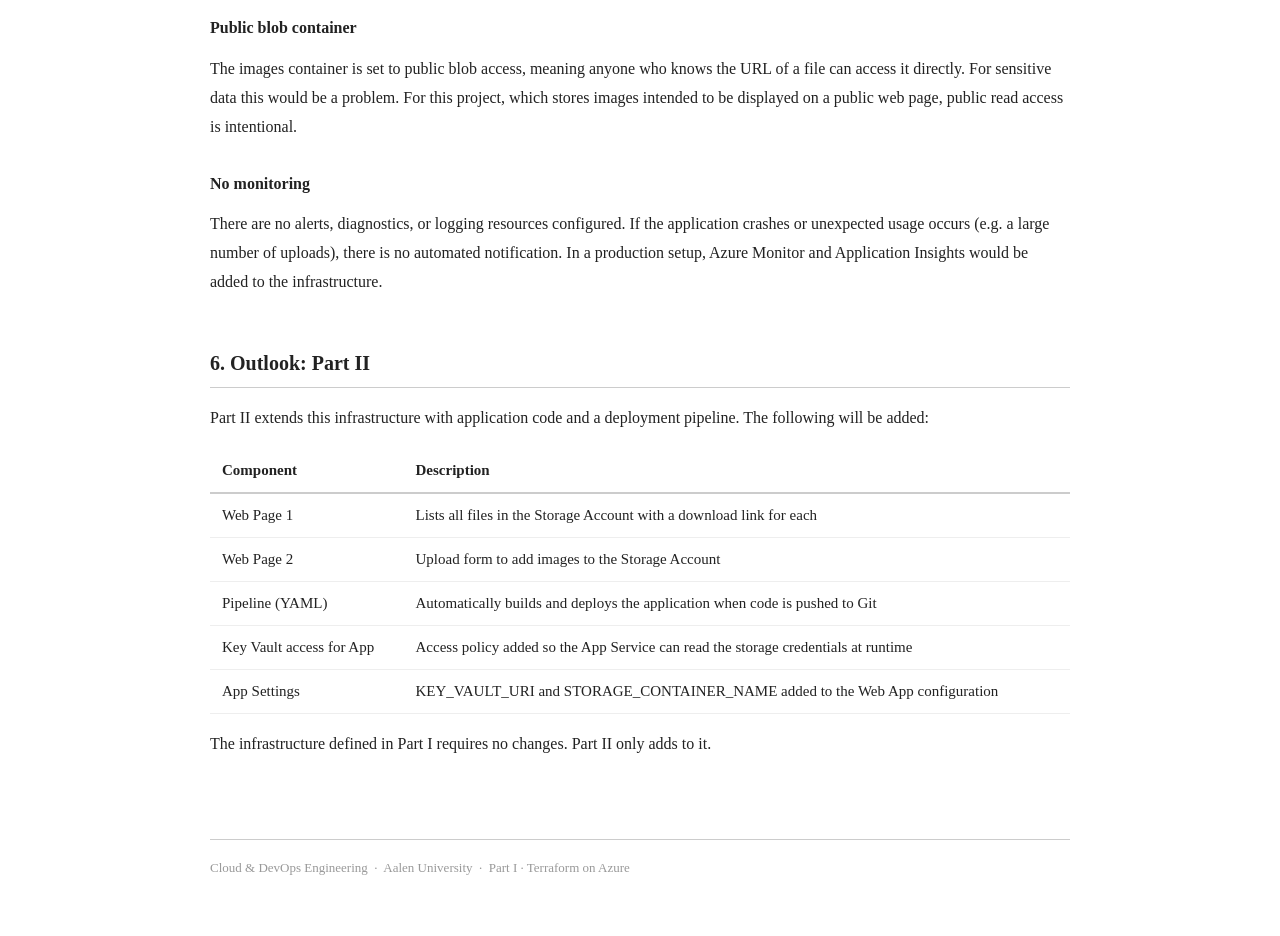
==== commit af66019a: "Finale Version mit Read me und docu" ====
--- a/documentation.html
+++ b/documentation.html
@@ -79,7 +79,7 @@
 <body>
 
   <h1>Cloud and DevOps Engineering: Part I</h1>
-  <p class="subtitle">Aalen University &nbsp;·&nbsp; Infrastructure as Code with Terraform on Azure &nbsp;·&nbsp; Sweden Central</p>
+  <p class="subtitle">Aalen University &nbsp;·&nbsp; Infrastructure as Code with Terraform on Azure &nbsp;·&nbsp; Hüseyin Simsek &nbsp;·&nbsp; Summer Semester 2026</p>
 
   <!-- 1. WHAT IS THIS -->
   <h2>1. What is this?</h2>
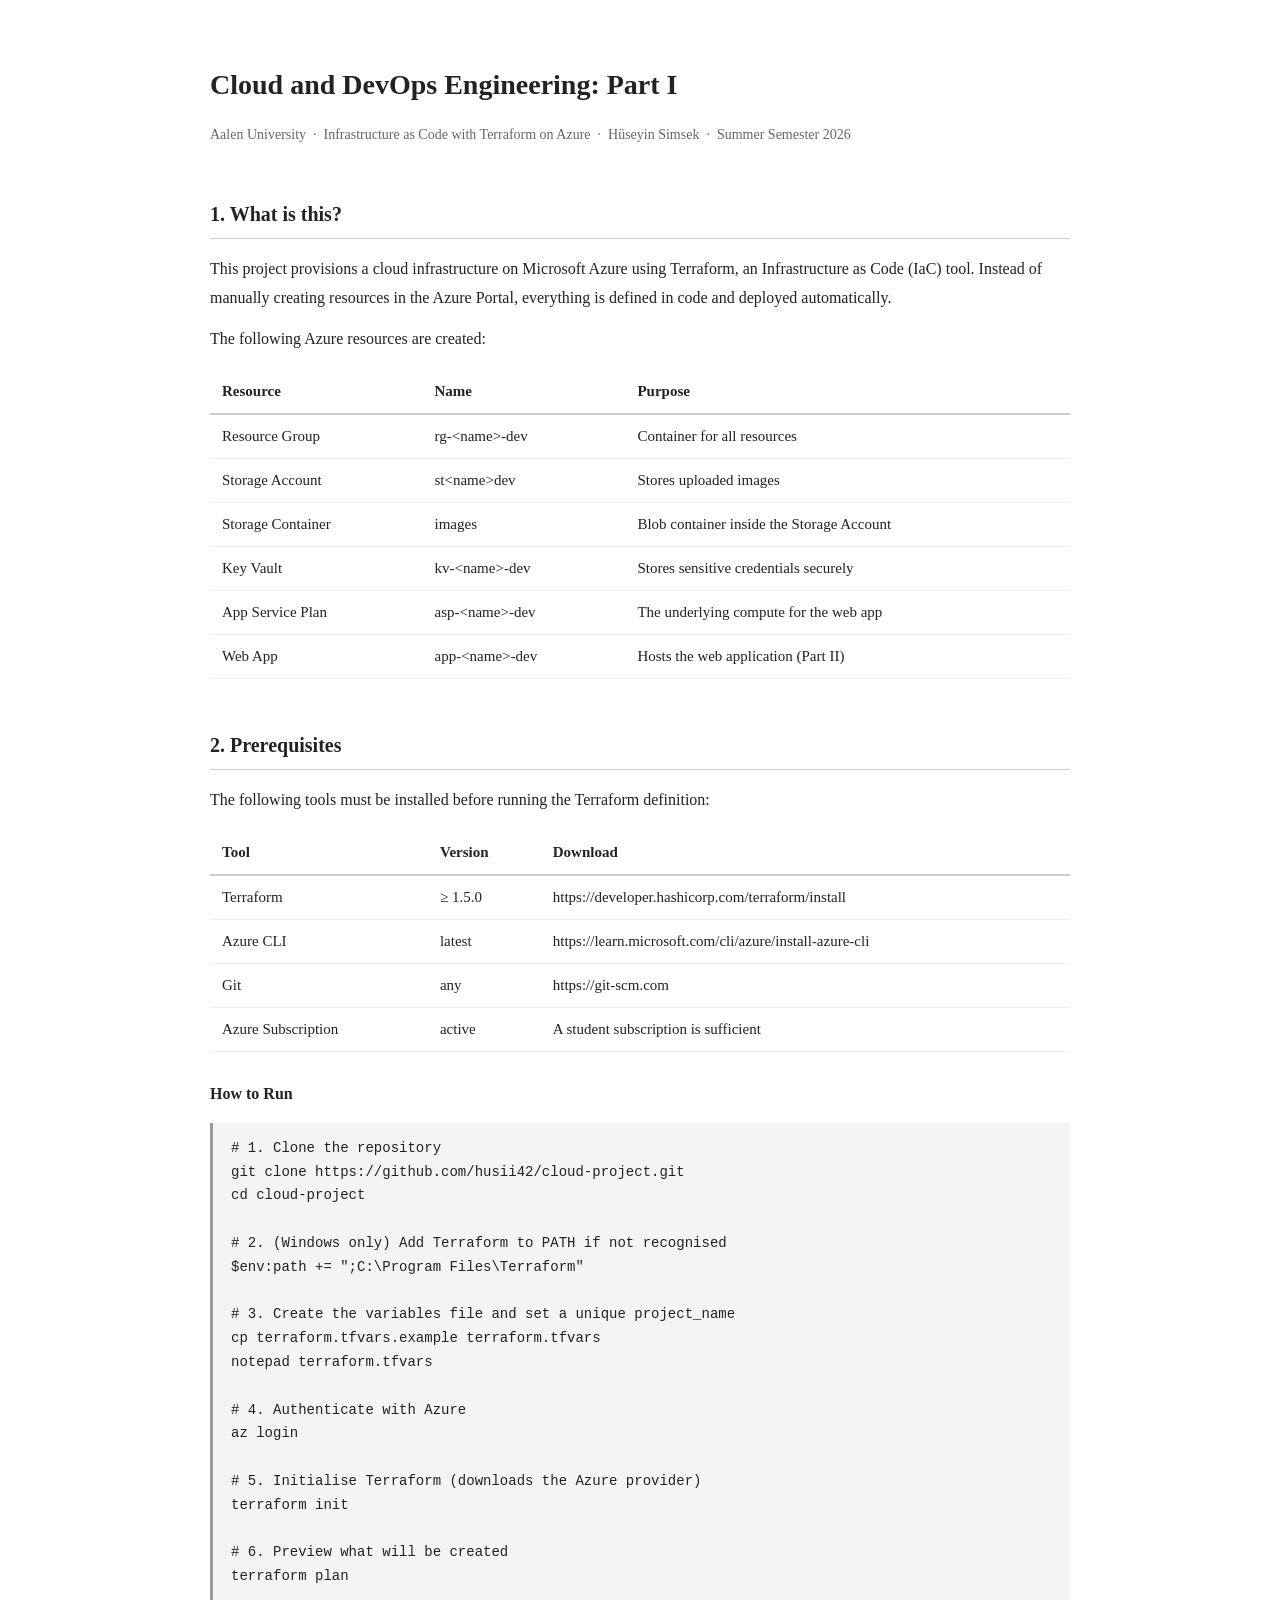
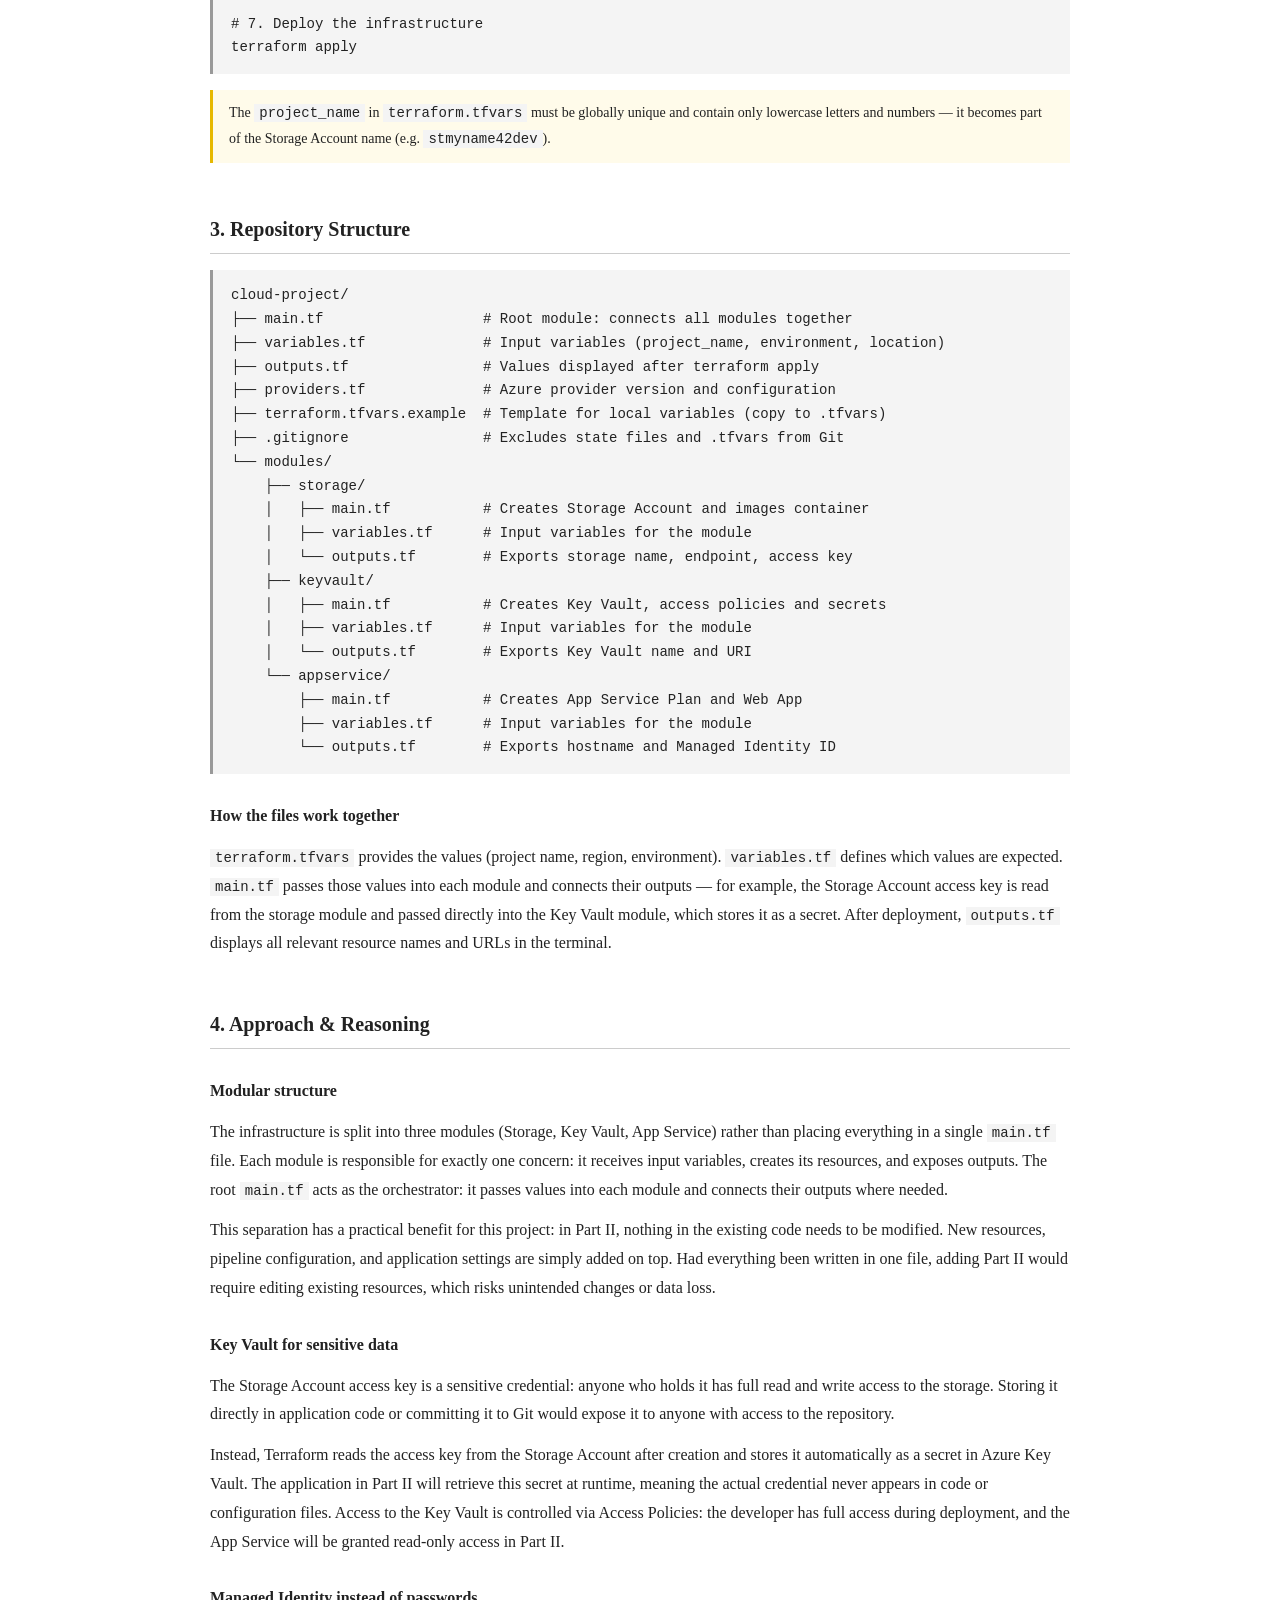
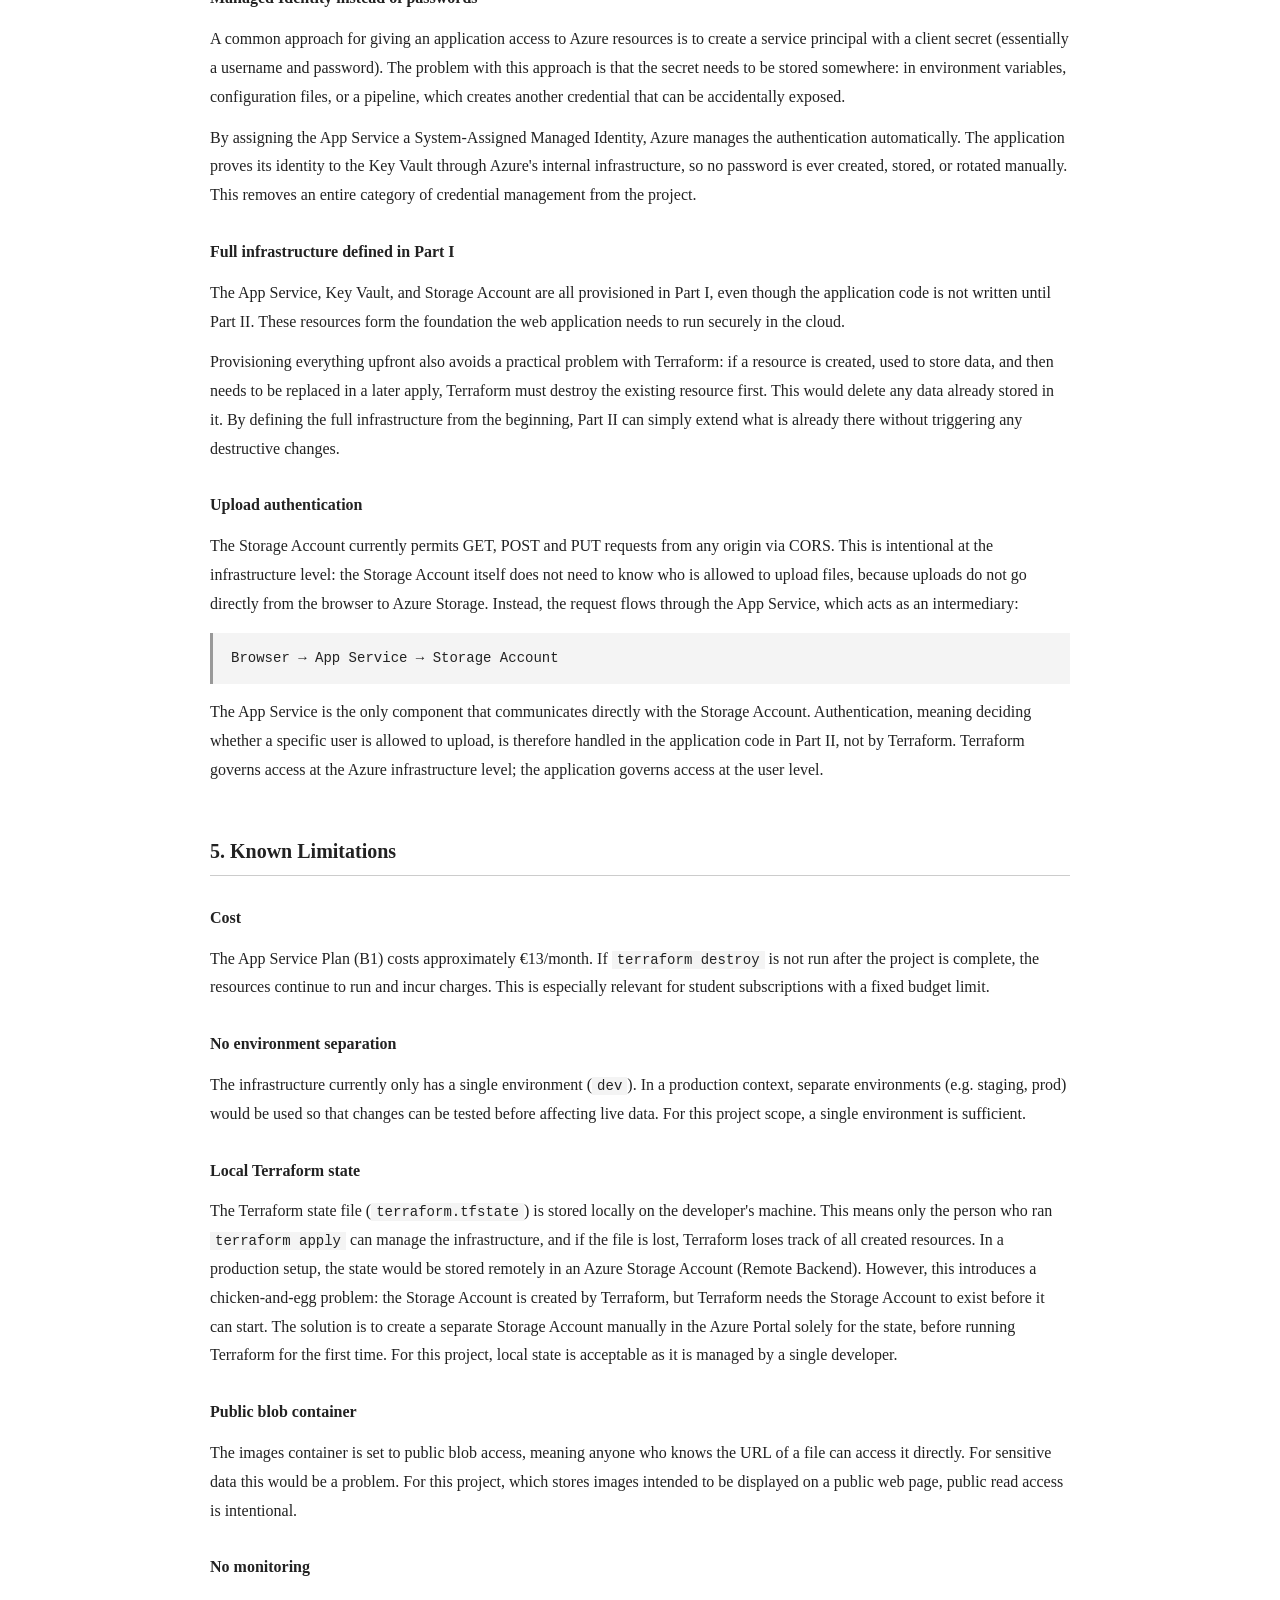
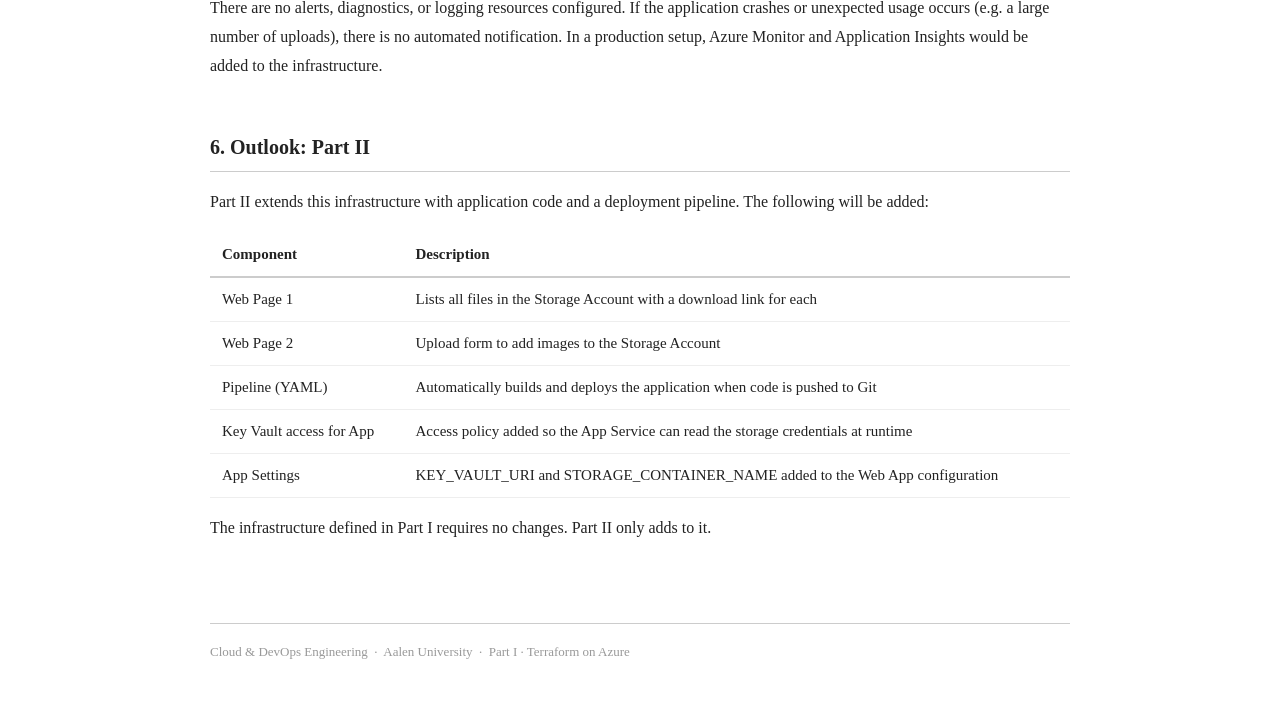
==== commit c33de2d1: "Finale Version mit Read me und docu v2" ====
--- a/documentation.html
+++ b/documentation.html
@@ -109,13 +109,6 @@
     <tr><td>Azure Subscription</td><td>active</td><td>A student subscription is sufficient</td></tr>
   </table>
 
-  <div class="note">
-    On Windows, if PowerShell does not recognise the <code>terraform</code> command after installation,
-    add the installation path manually to the system PATH:
-    <pre>$env:path += ";C:\Program Files\Terraform"</pre>
-    Restart PowerShell afterwards.
-  </div>
-
   <h3>How to Run</h3>
   <pre># 1. Clone the repository
 git clone https://github.com/husii42/cloud-project.git
@@ -123,7 +116,6 @@
 
 # 2. (Windows only) Add Terraform to PATH if not recognised
 $env:path += ";C:\Program Files\Terraform"
-# Restart PowerShell afterwards
 
 # 3. Create the variables file and set a unique project_name
 cp terraform.tfvars.example terraform.tfvars
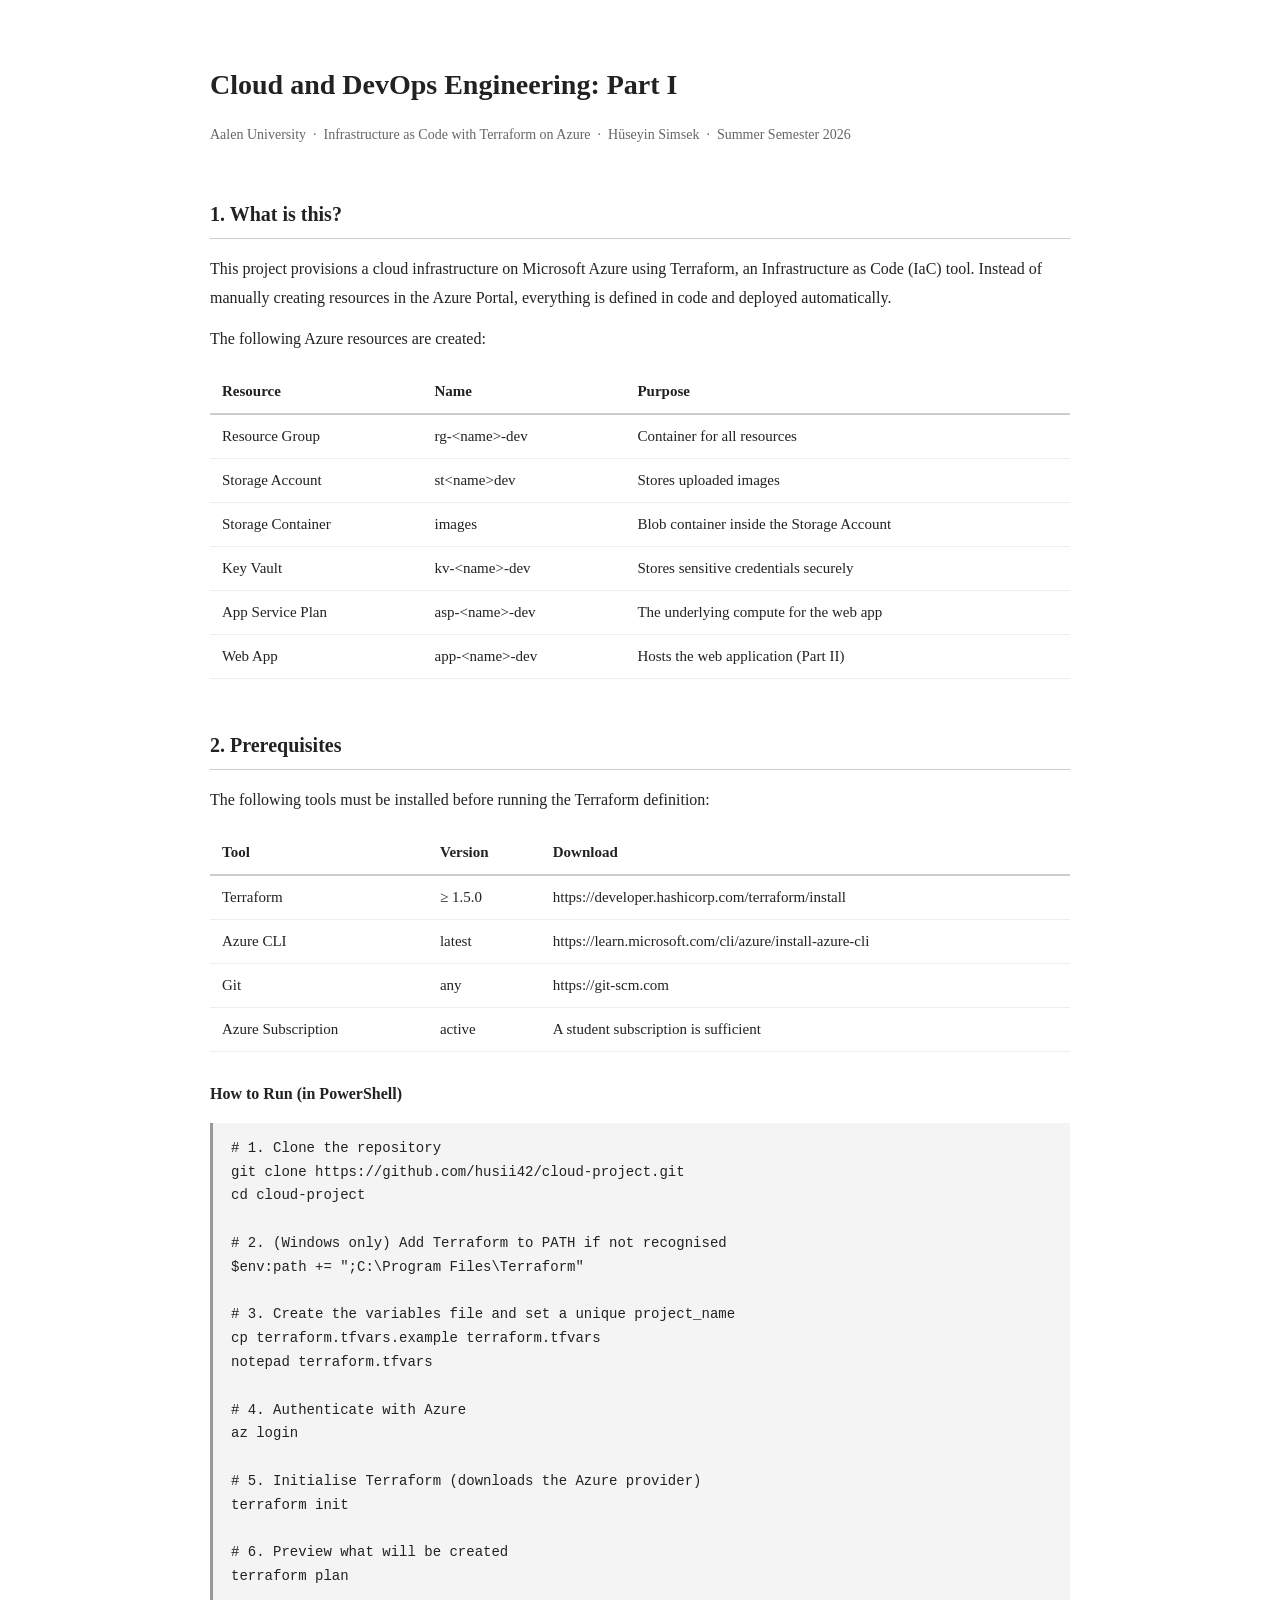
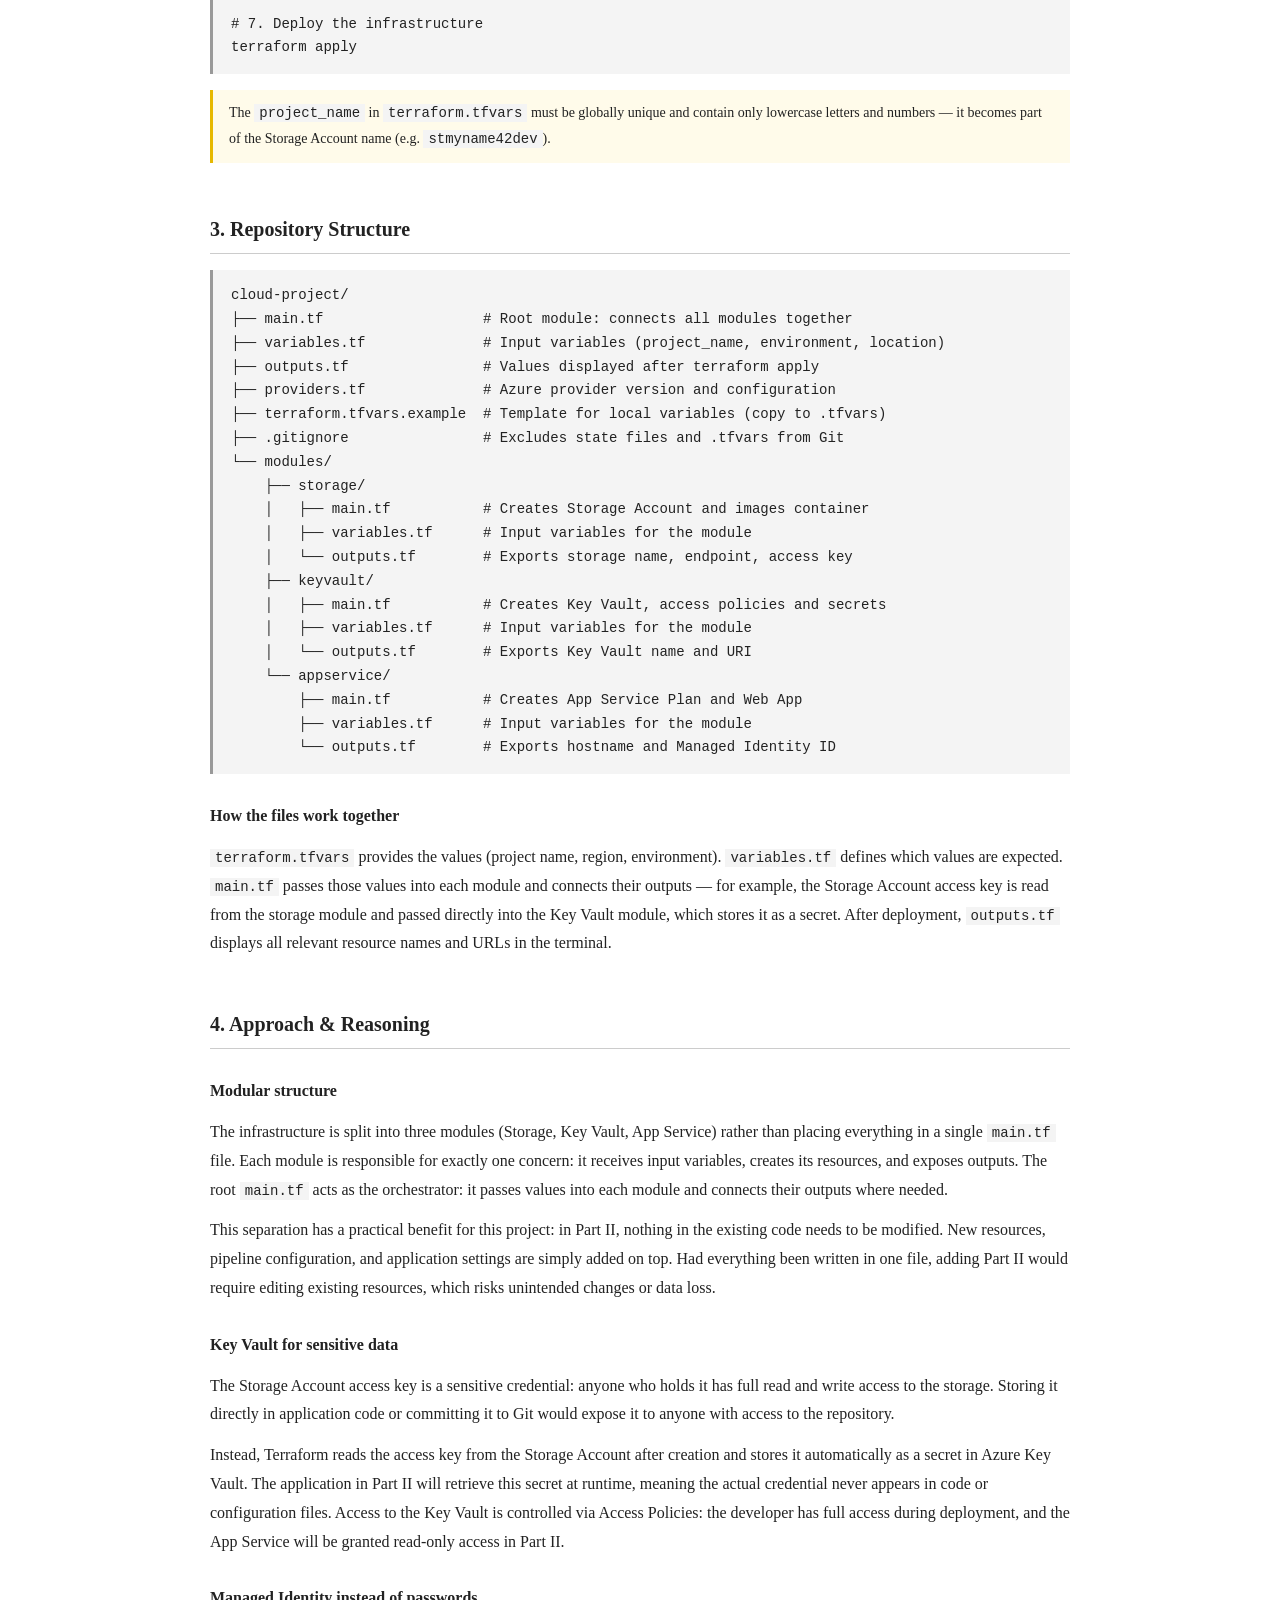
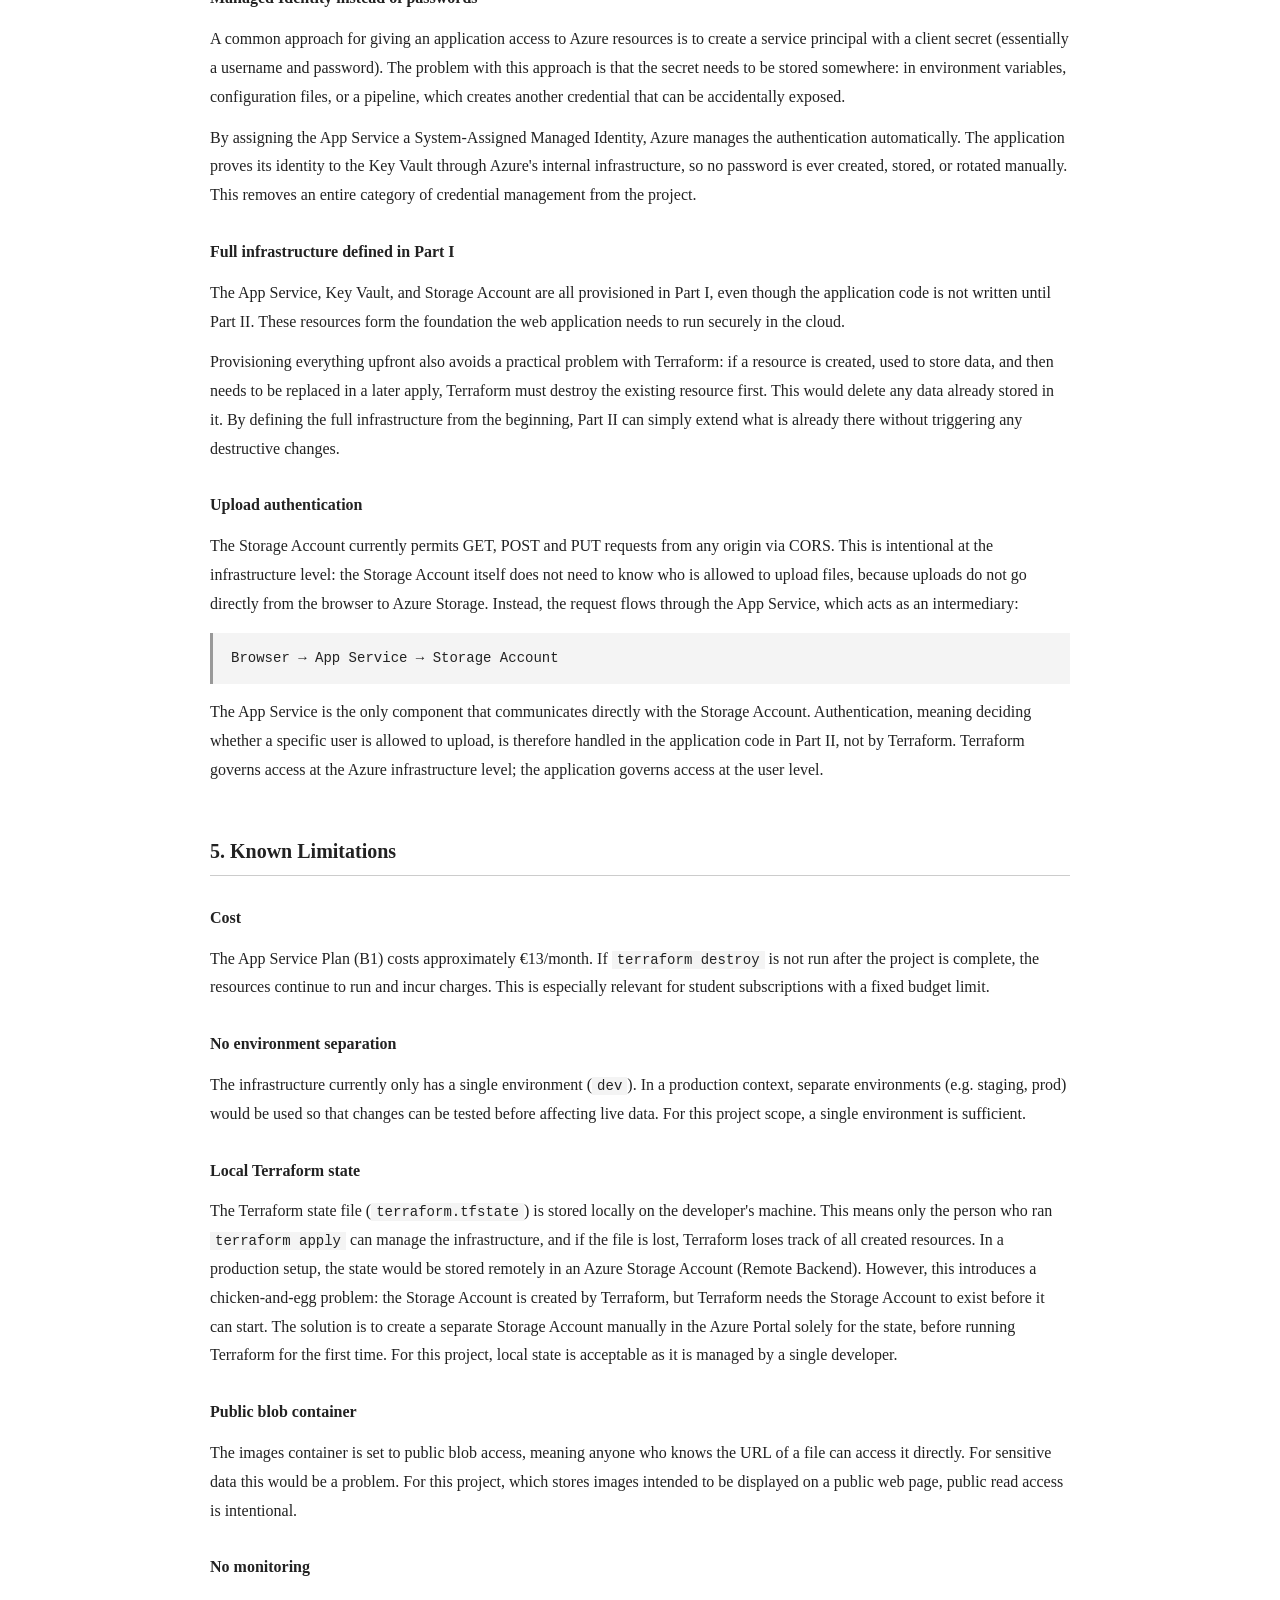
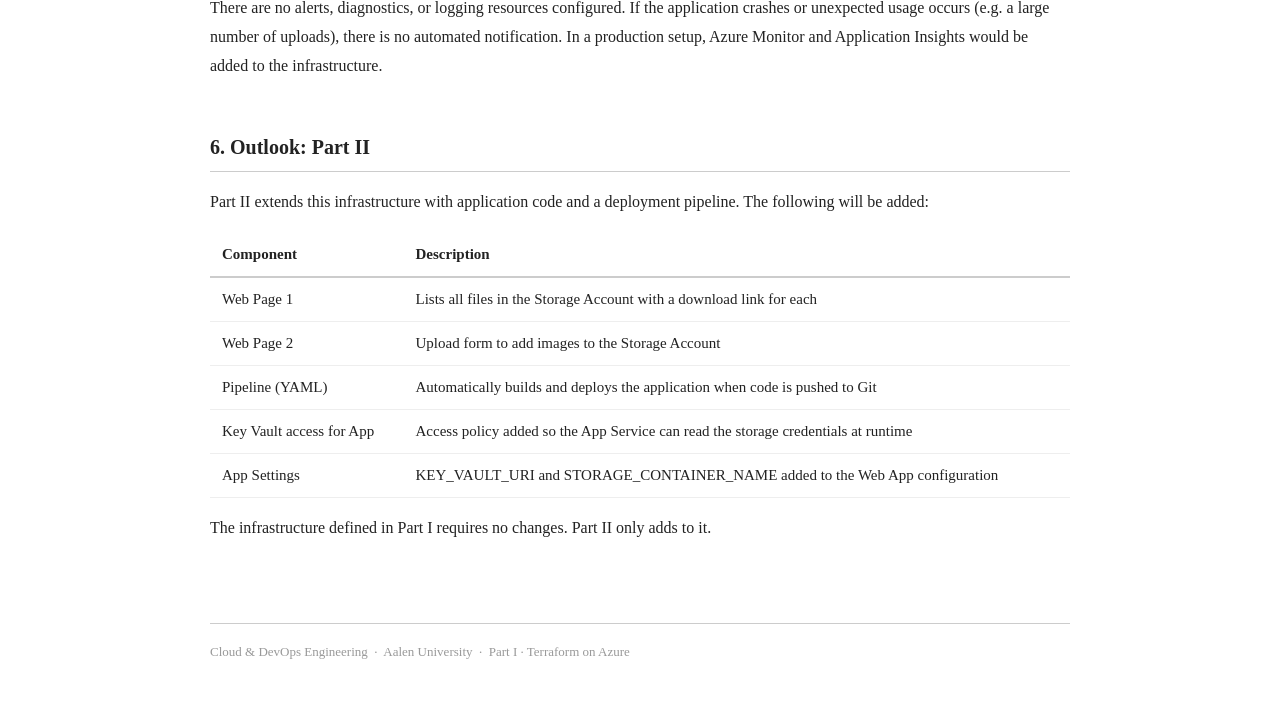
==== commit 919c9c9c: "Finale Version mit Read me und docu v3" ====
--- a/documentation.html
+++ b/documentation.html
@@ -109,7 +109,7 @@
     <tr><td>Azure Subscription</td><td>active</td><td>A student subscription is sufficient</td></tr>
   </table>
 
-  <h3>How to Run</h3>
+  <h3>How to Run (in PowerShell)</h3>
   <pre># 1. Clone the repository
 git clone https://github.com/husii42/cloud-project.git
 cd cloud-project
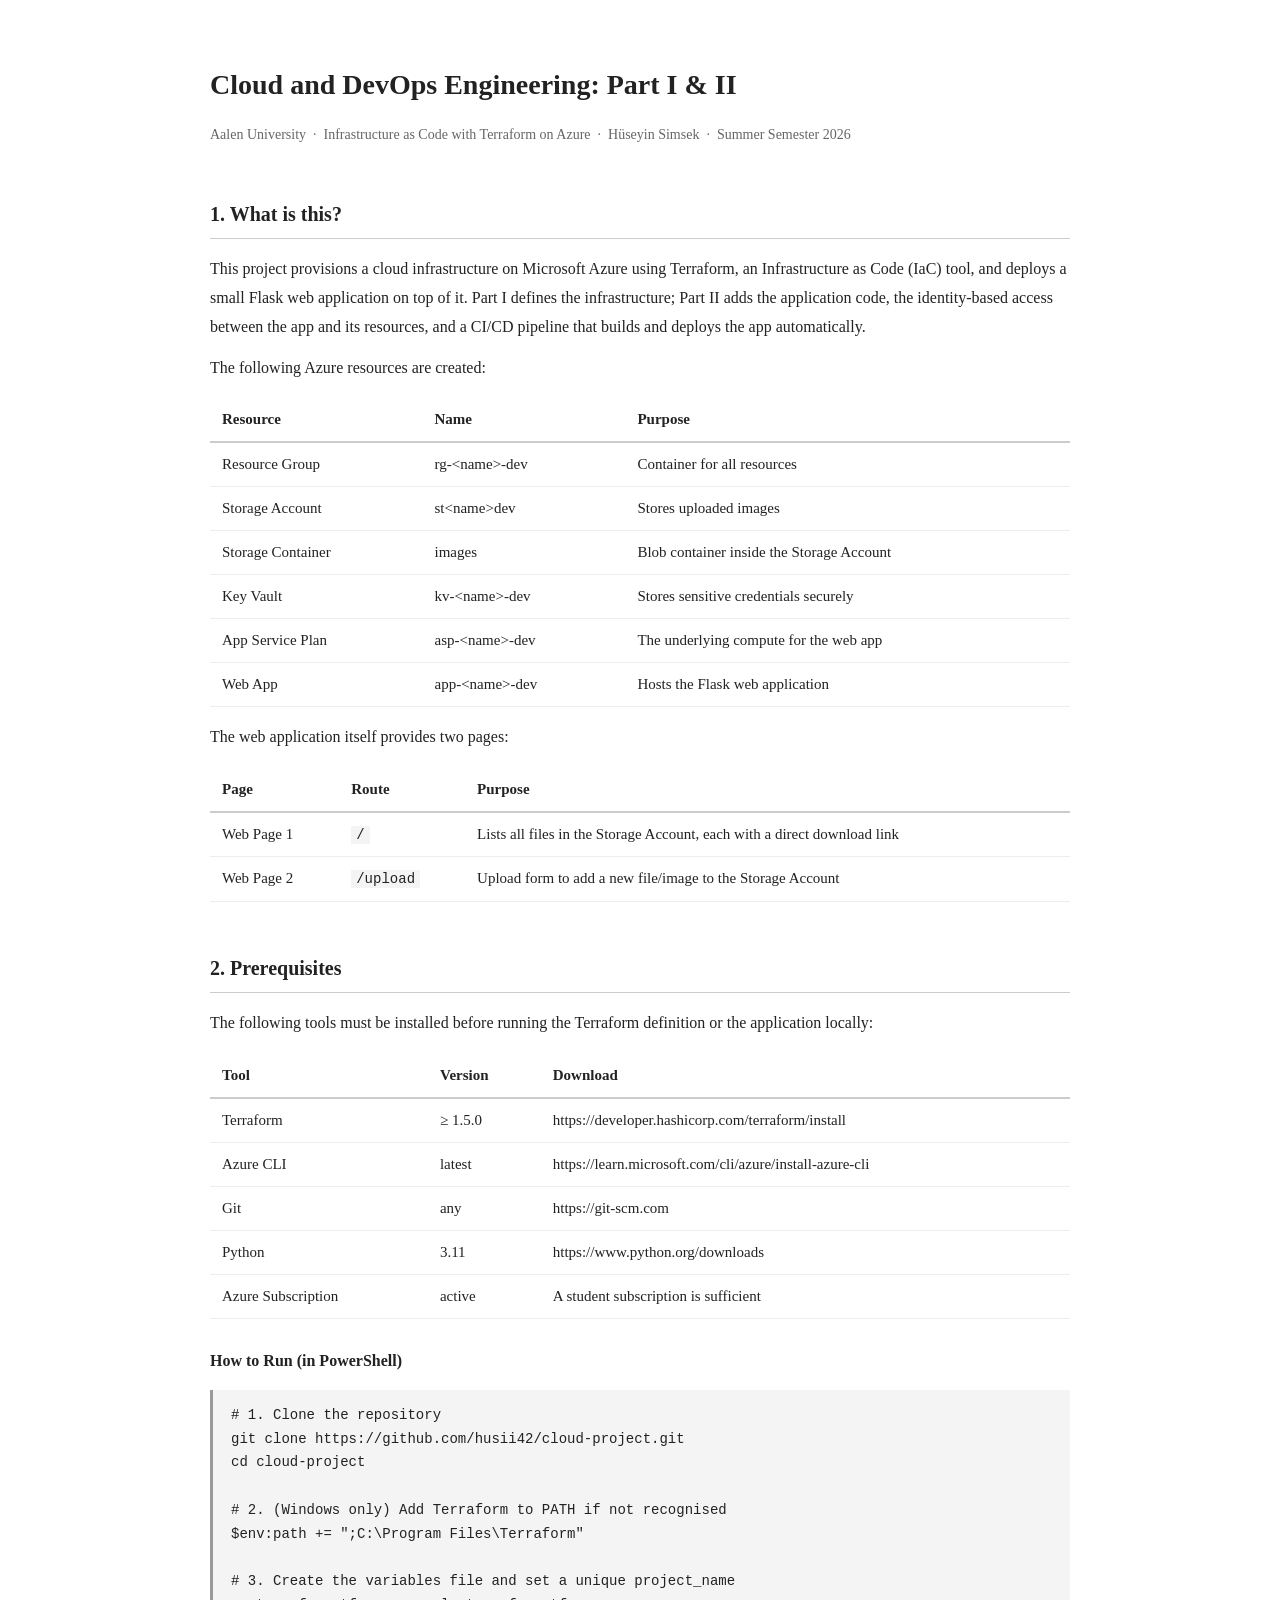
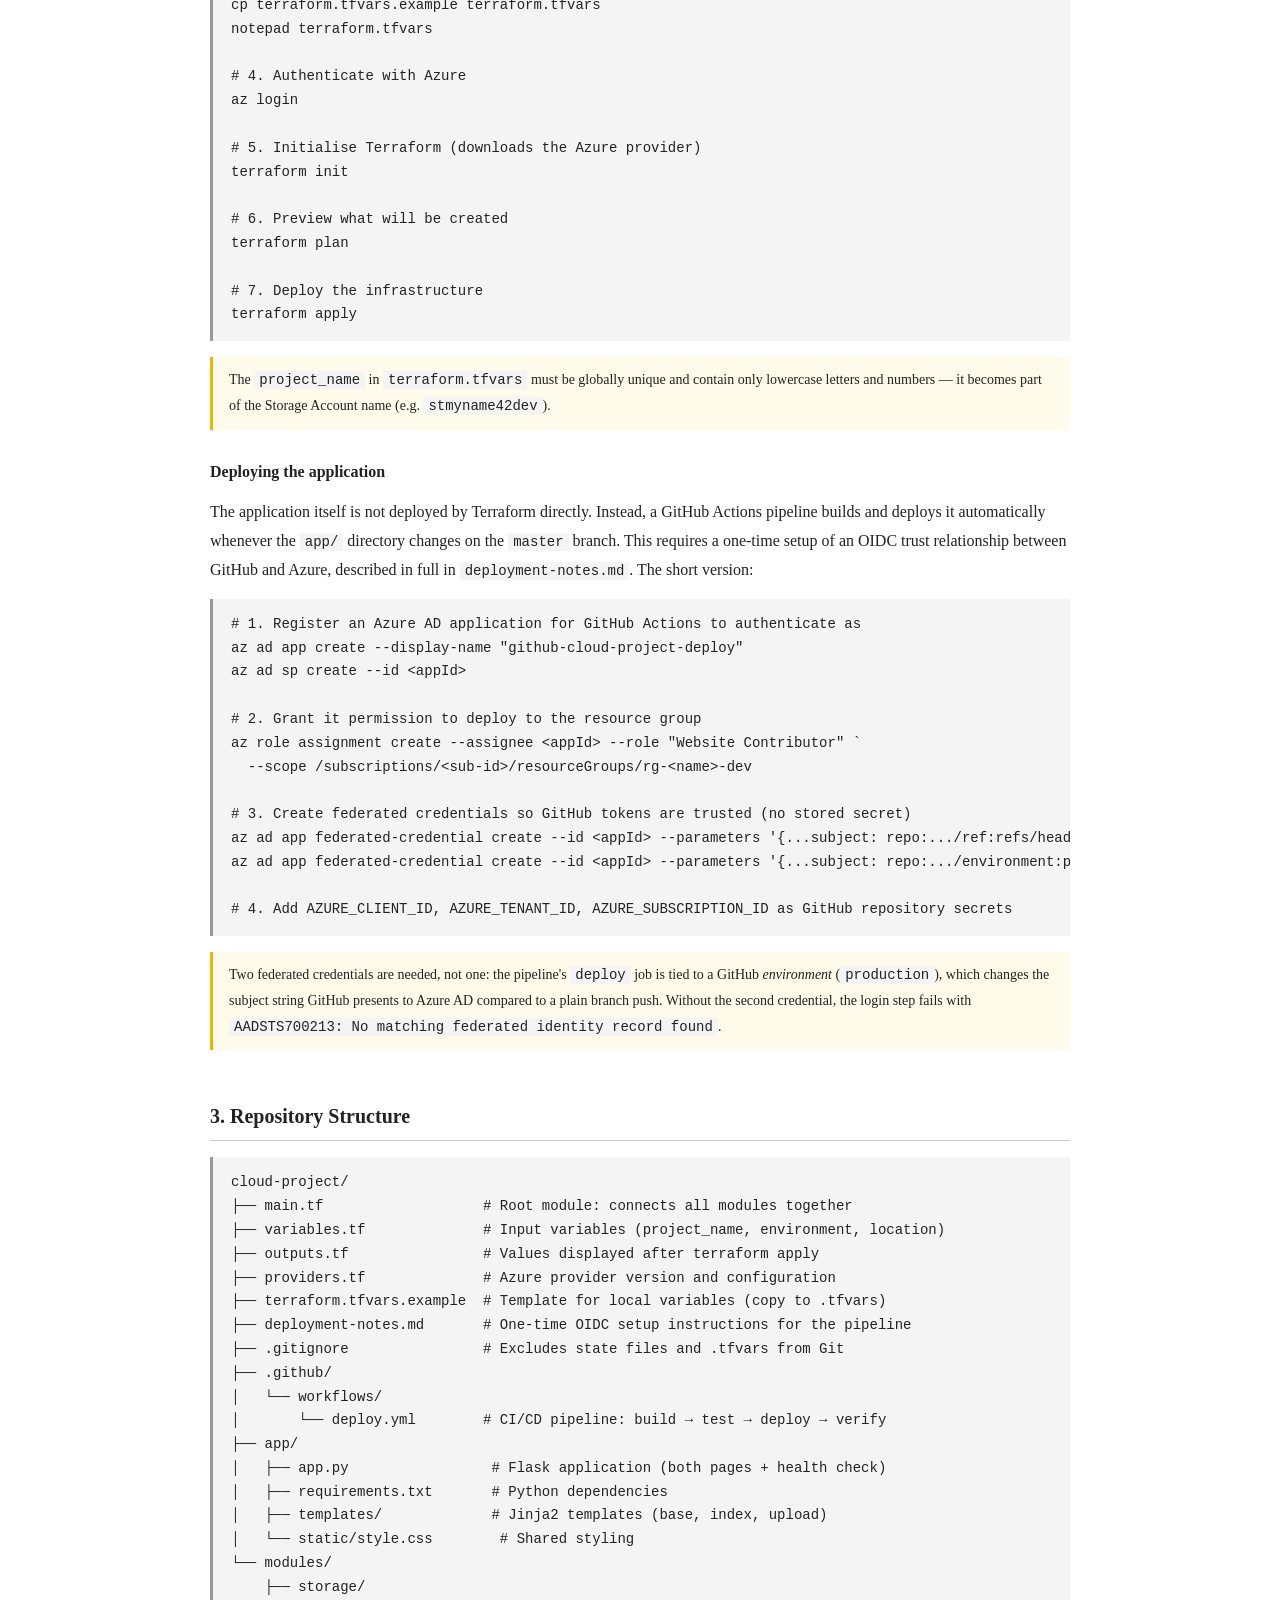
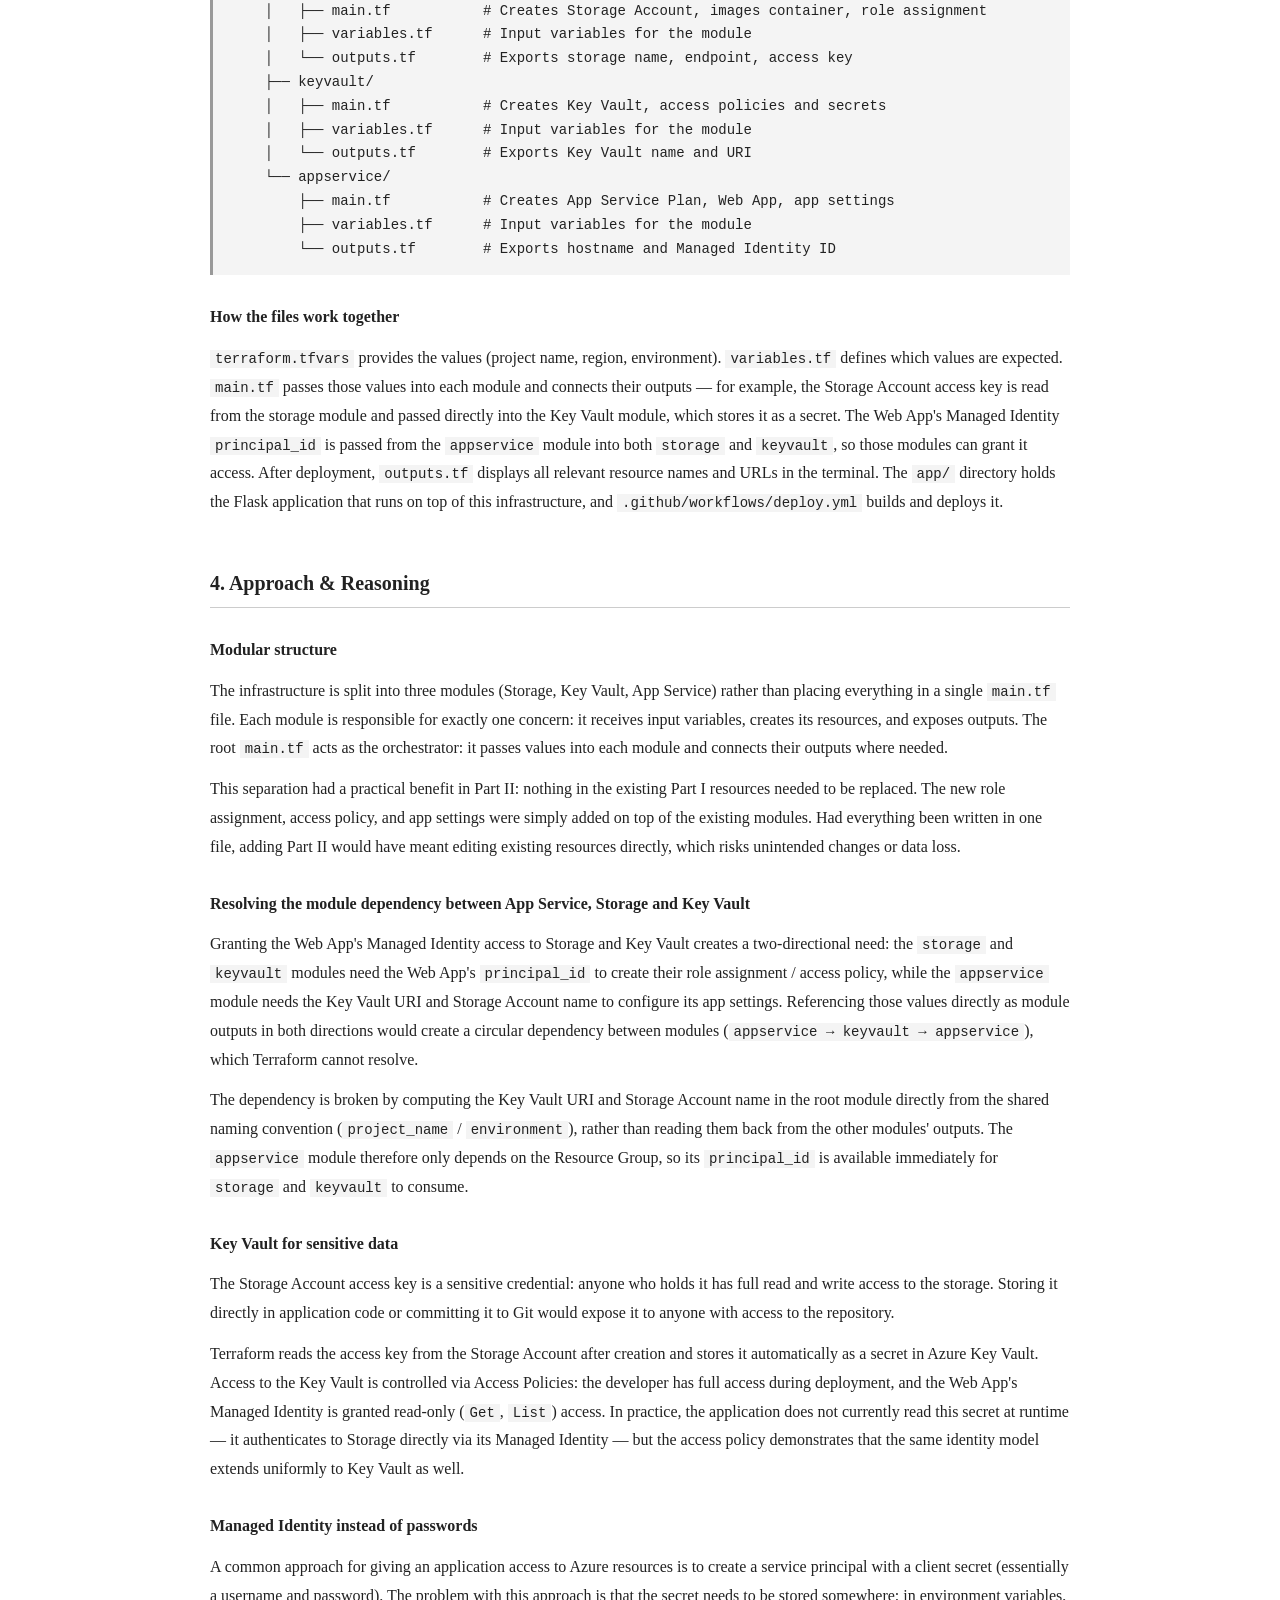
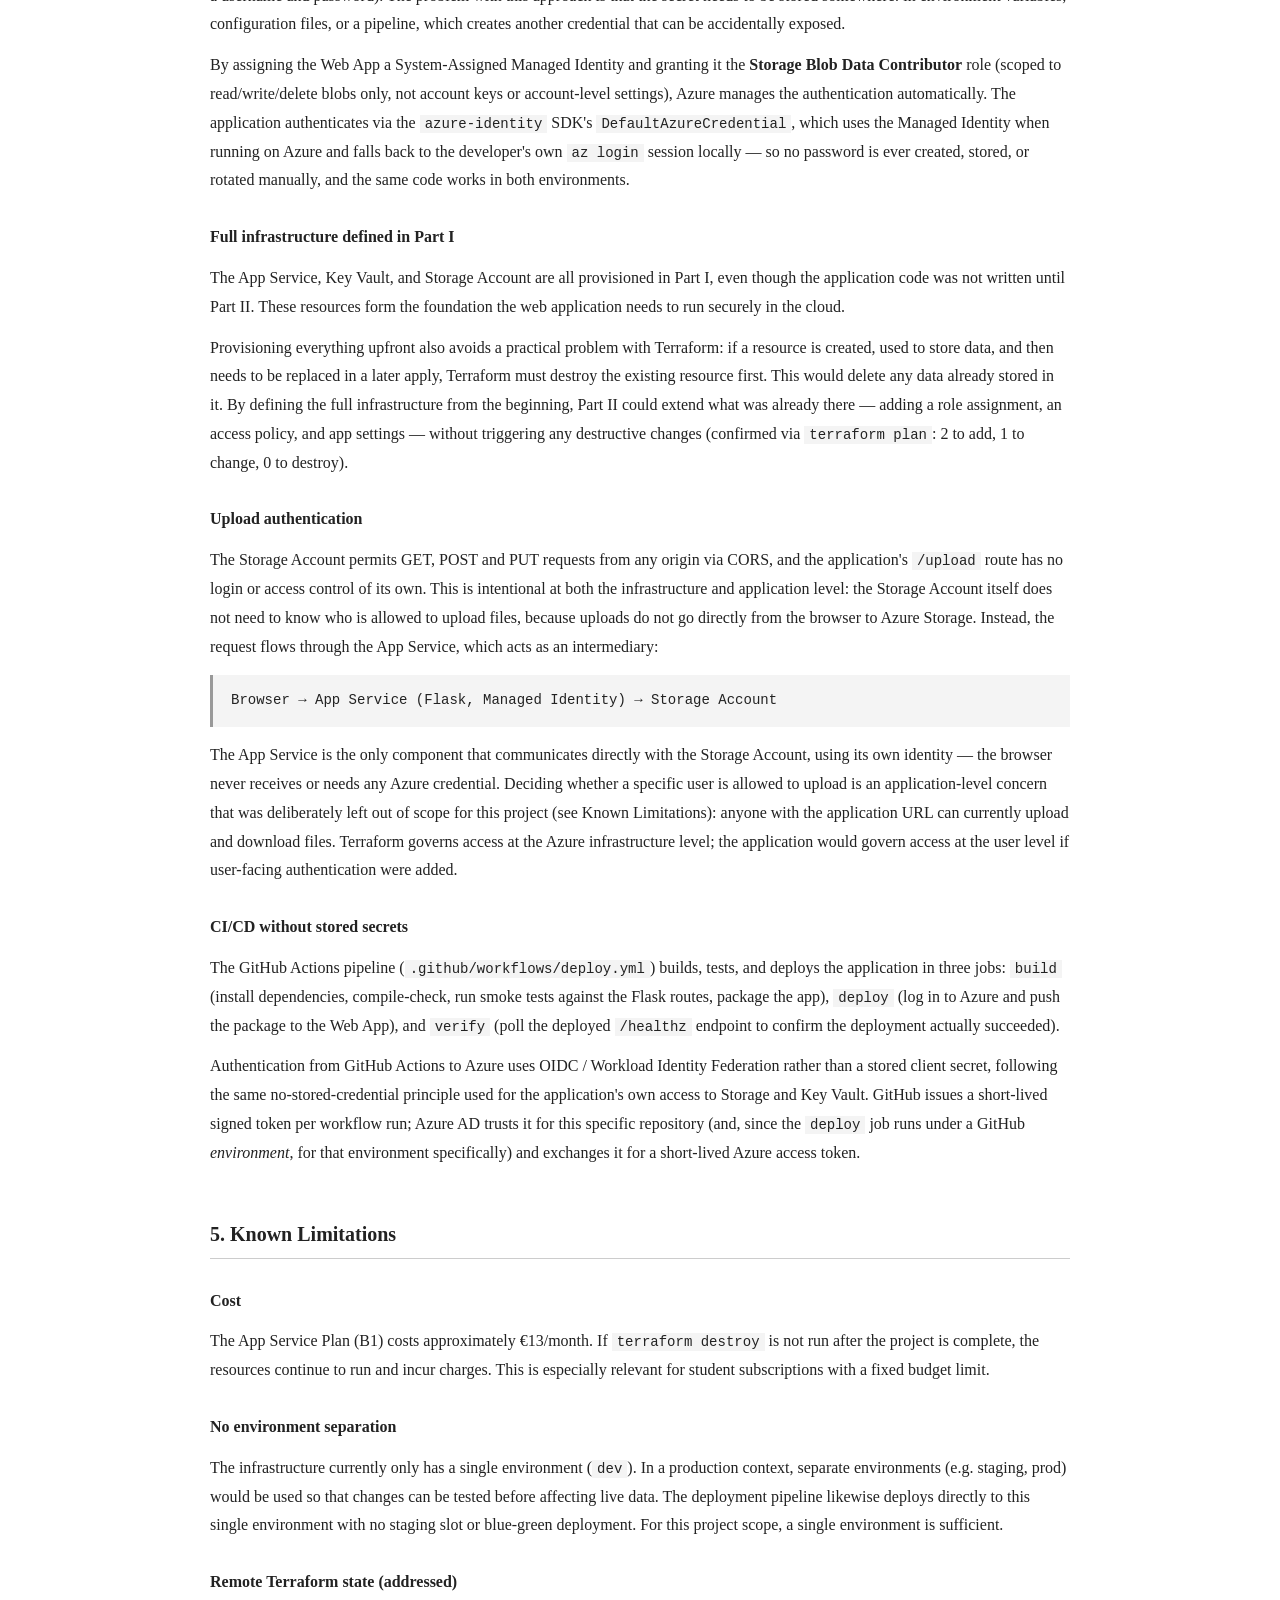
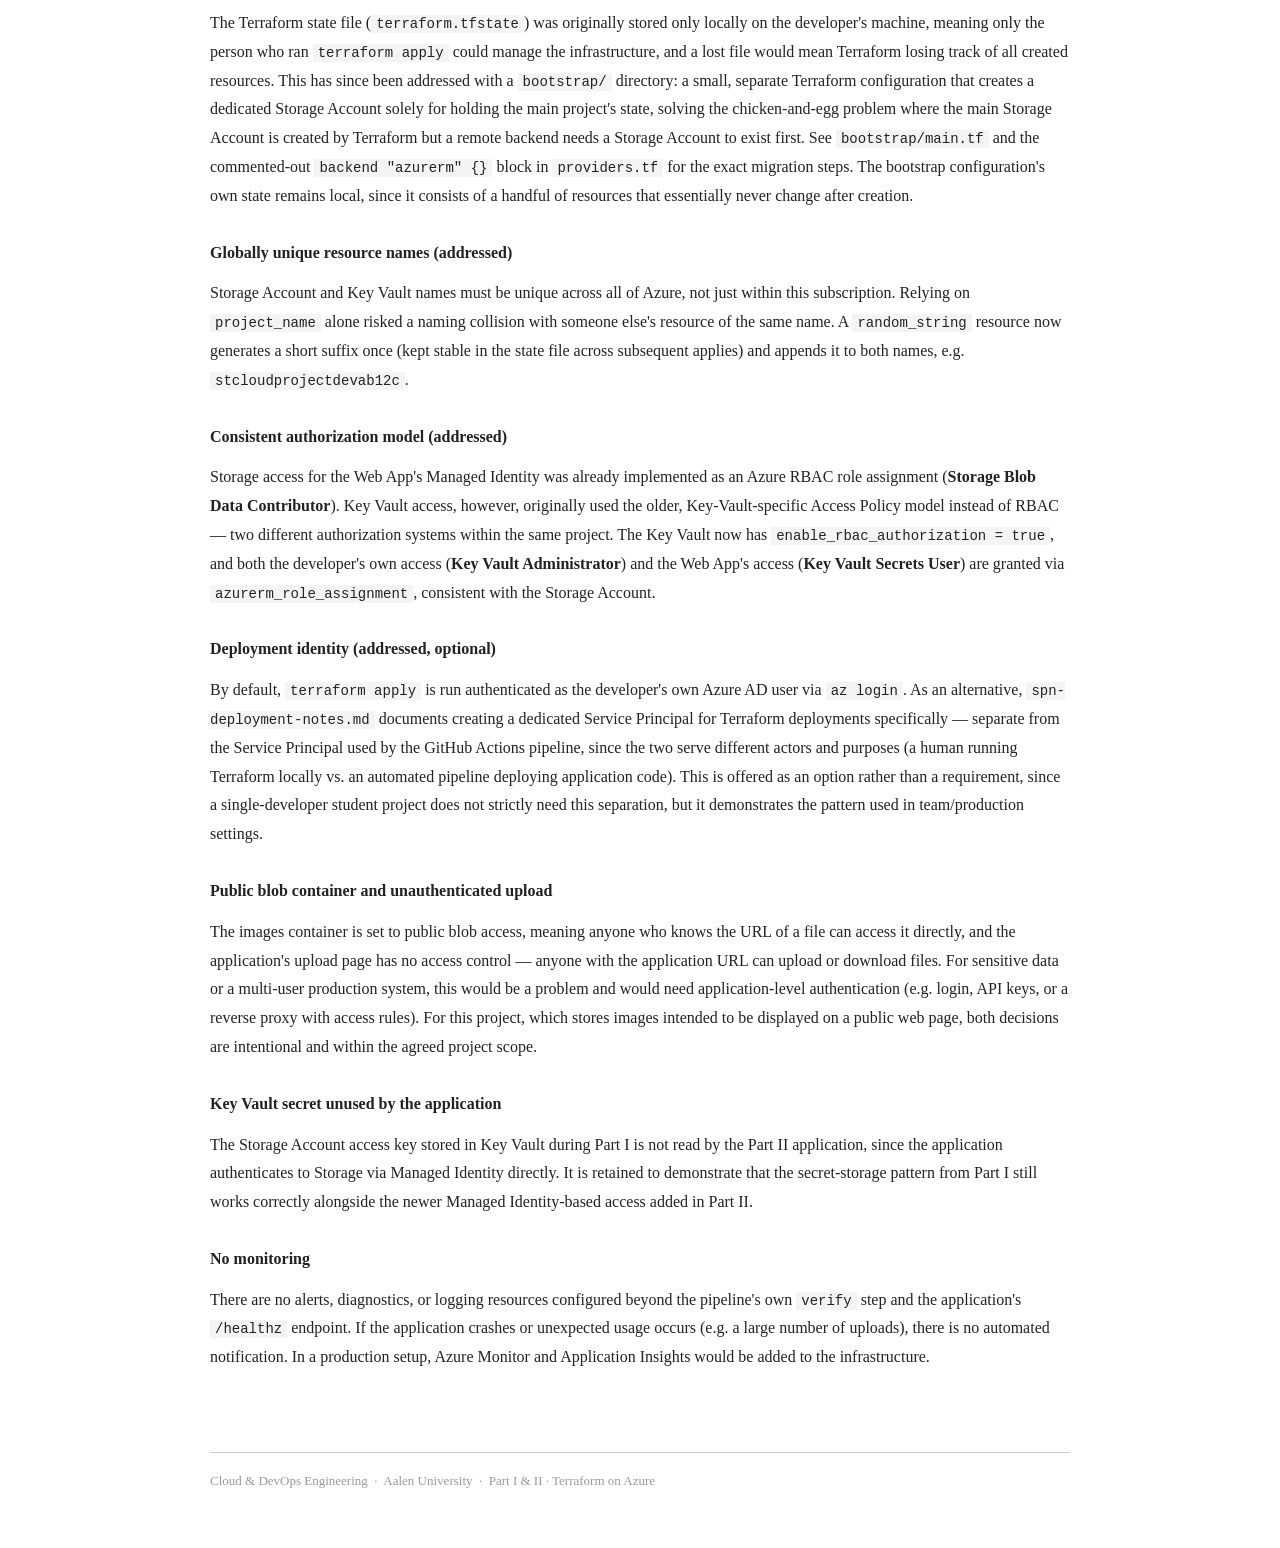
==== commit 8fba75b5: "Bug fixing after trying to generate random name for RG" ====
--- a/documentation.html
+++ b/documentation.html
@@ -78,14 +78,15 @@
 </head>
 <body>
 
-  <h1>Cloud and DevOps Engineering: Part I</h1>
+  <h1>Cloud and DevOps Engineering: Part I &amp; II</h1>
   <p class="subtitle">Aalen University &nbsp;·&nbsp; Infrastructure as Code with Terraform on Azure &nbsp;·&nbsp; Hüseyin Simsek &nbsp;·&nbsp; Summer Semester 2026</p>
 
   <!-- 1. WHAT IS THIS -->
   <h2>1. What is this?</h2>
   <p>
-    This project provisions a cloud infrastructure on Microsoft Azure using Terraform, an Infrastructure as Code (IaC) tool.
-    Instead of manually creating resources in the Azure Portal, everything is defined in code and deployed automatically.
+    This project provisions a cloud infrastructure on Microsoft Azure using Terraform, an Infrastructure as Code (IaC) tool,
+    and deploys a small Flask web application on top of it. Part I defines the infrastructure; Part II adds the application
+    code, the identity-based access between the app and its resources, and a CI/CD pipeline that builds and deploys the app automatically.
   </p>
   <p>The following Azure resources are created:</p>
   <table>
@@ -95,17 +96,24 @@
     <tr><td>Storage Container</td><td>images</td><td>Blob container inside the Storage Account</td></tr>
     <tr><td>Key Vault</td><td>kv-&lt;name&gt;-dev</td><td>Stores sensitive credentials securely</td></tr>
     <tr><td>App Service Plan</td><td>asp-&lt;name&gt;-dev</td><td>The underlying compute for the web app</td></tr>
-    <tr><td>Web App</td><td>app-&lt;name&gt;-dev</td><td>Hosts the web application (Part II)</td></tr>
+    <tr><td>Web App</td><td>app-&lt;name&gt;-dev</td><td>Hosts the Flask web application</td></tr>
+  </table>
+  <p>The web application itself provides two pages:</p>
+  <table>
+    <tr><th>Page</th><th>Route</th><th>Purpose</th></tr>
+    <tr><td>Web Page 1</td><td><code>/</code></td><td>Lists all files in the Storage Account, each with a direct download link</td></tr>
+    <tr><td>Web Page 2</td><td><code>/upload</code></td><td>Upload form to add a new file/image to the Storage Account</td></tr>
   </table>
 
   <!-- 2. PREREQUISITES -->
   <h2>2. Prerequisites</h2>
-  <p>The following tools must be installed before running the Terraform definition:</p>
+  <p>The following tools must be installed before running the Terraform definition or the application locally:</p>
   <table>
     <tr><th>Tool</th><th>Version</th><th>Download</th></tr>
     <tr><td>Terraform</td><td>≥ 1.5.0</td><td>https://developer.hashicorp.com/terraform/install</td></tr>
     <tr><td>Azure CLI</td><td>latest</td><td>https://learn.microsoft.com/cli/azure/install-azure-cli</td></tr>
     <tr><td>Git</td><td>any</td><td>https://git-scm.com</td></tr>
+    <tr><td>Python</td><td>3.11</td><td>https://www.python.org/downloads</td></tr>
     <tr><td>Azure Subscription</td><td>active</td><td>A student subscription is sufficient</td></tr>
   </table>
 
@@ -136,6 +144,34 @@
   <div class="note">
     The <code>project_name</code> in <code>terraform.tfvars</code> must be globally unique and contain only lowercase letters and numbers —
     it becomes part of the Storage Account name (e.g. <code>stmyname42dev</code>).
+  </div>
+
+  <h3>Deploying the application</h3>
+  <p>
+    The application itself is not deployed by Terraform directly. Instead, a GitHub Actions pipeline builds and deploys it
+    automatically whenever the <code>app/</code> directory changes on the <code>master</code> branch.
+    This requires a one-time setup of an OIDC trust relationship between GitHub and Azure, described in full in
+    <code>deployment-notes.md</code>. The short version:
+  </p>
+  <pre># 1. Register an Azure AD application for GitHub Actions to authenticate as
+az ad app create --display-name "github-cloud-project-deploy"
+az ad sp create --id &lt;appId&gt;
+
+# 2. Grant it permission to deploy to the resource group
+az role assignment create --assignee &lt;appId&gt; --role "Website Contributor" `
+  --scope /subscriptions/&lt;sub-id&gt;/resourceGroups/rg-&lt;name&gt;-dev
+
+# 3. Create federated credentials so GitHub tokens are trusted (no stored secret)
+az ad app federated-credential create --id &lt;appId&gt; --parameters '{...subject: repo:.../ref:refs/heads/master...}'
+az ad app federated-credential create --id &lt;appId&gt; --parameters '{...subject: repo:.../environment:production...}'
+
+# 4. Add AZURE_CLIENT_ID, AZURE_TENANT_ID, AZURE_SUBSCRIPTION_ID as GitHub repository secrets</pre>
+
+  <div class="note">
+    Two federated credentials are needed, not one: the pipeline's <code>deploy</code> job is tied to a GitHub
+    <em>environment</em> (<code>production</code>), which changes the subject string GitHub presents to Azure AD compared to
+    a plain branch push. Without the second credential, the login step fails with
+    <code>AADSTS700213: No matching federated identity record found</code>.
   </div>
 
   <!-- 3. REPOSITORY STRUCTURE -->
@@ -146,10 +182,19 @@
 ├── outputs.tf                # Values displayed after terraform apply
 ├── providers.tf              # Azure provider version and configuration
 ├── terraform.tfvars.example  # Template for local variables (copy to .tfvars)
+├── deployment-notes.md       # One-time OIDC setup instructions for the pipeline
 ├── .gitignore                # Excludes state files and .tfvars from Git
+├── .github/
+│   └── workflows/
+│       └── deploy.yml        # CI/CD pipeline: build → test → deploy → verify
+├── app/
+│   ├── app.py                 # Flask application (both pages + health check)
+│   ├── requirements.txt       # Python dependencies
+│   ├── templates/             # Jinja2 templates (base, index, upload)
+│   └── static/style.css        # Shared styling
 └── modules/
     ├── storage/
-    │   ├── main.tf           # Creates Storage Account and images container
+    │   ├── main.tf           # Creates Storage Account, images container, role assignment
     │   ├── variables.tf      # Input variables for the module
     │   └── outputs.tf        # Exports storage name, endpoint, access key
     ├── keyvault/
@@ -157,7 +202,7 @@
     │   ├── variables.tf      # Input variables for the module
     │   └── outputs.tf        # Exports Key Vault name and URI
     └── appservice/
-        ├── main.tf           # Creates App Service Plan and Web App
+        ├── main.tf           # Creates App Service Plan, Web App, app settings
         ├── variables.tf      # Input variables for the module
         └── outputs.tf        # Exports hostname and Managed Identity ID</pre>
 
@@ -167,11 +212,14 @@
     <code>variables.tf</code> defines which values are expected.
     <code>main.tf</code> passes those values into each module and connects their outputs —
     for example, the Storage Account access key is read from the storage module and passed directly into the Key Vault module, which stores it as a secret.
-    After deployment, <code>outputs.tf</code> displays all relevant resource names and URLs in the terminal.
+    The Web App's Managed Identity <code>principal_id</code> is passed from the <code>appservice</code> module into both <code>storage</code>
+    and <code>keyvault</code>, so those modules can grant it access. After deployment, <code>outputs.tf</code> displays all relevant
+    resource names and URLs in the terminal. The <code>app/</code> directory holds the Flask application that runs on top of this
+    infrastructure, and <code>.github/workflows/deploy.yml</code> builds and deploys it.
   </p>
 
   <!-- 4. APPROACH -->
-  <h2>4. Approach & Reasoning</h2>
+  <h2>4. Approach &amp; Reasoning</h2>
 
   <h3>Modular structure</h3>
   <p>
@@ -180,9 +228,24 @@
     The root <code>main.tf</code> acts as the orchestrator: it passes values into each module and connects their outputs where needed.
   </p>
   <p>
-    This separation has a practical benefit for this project: in Part II, nothing in the existing code needs to be modified.
-    New resources, pipeline configuration, and application settings are simply added on top.
-    Had everything been written in one file, adding Part II would require editing existing resources, which risks unintended changes or data loss.
+    This separation had a practical benefit in Part II: nothing in the existing Part I resources needed to be replaced.
+    The new role assignment, access policy, and app settings were simply added on top of the existing modules.
+    Had everything been written in one file, adding Part II would have meant editing existing resources directly, which risks unintended changes or data loss.
+  </p>
+
+  <h3>Resolving the module dependency between App Service, Storage and Key Vault</h3>
+  <p>
+    Granting the Web App's Managed Identity access to Storage and Key Vault creates a two-directional need: the
+    <code>storage</code> and <code>keyvault</code> modules need the Web App's <code>principal_id</code> to create their role
+    assignment / access policy, while the <code>appservice</code> module needs the Key Vault URI and Storage Account name to
+    configure its app settings. Referencing those values directly as module outputs in both directions would create a circular
+    dependency between modules (<code>appservice → keyvault → appservice</code>), which Terraform cannot resolve.
+  </p>
+  <p>
+    The dependency is broken by computing the Key Vault URI and Storage Account name in the root module directly from the
+    shared naming convention (<code>project_name</code> / <code>environment</code>), rather than reading them back from the
+    other modules' outputs. The <code>appservice</code> module therefore only depends on the Resource Group, so its
+    <code>principal_id</code> is available immediately for <code>storage</code> and <code>keyvault</code> to consume.
   </p>
 
   <h3>Key Vault for sensitive data</h3>
@@ -191,9 +254,11 @@
     Storing it directly in application code or committing it to Git would expose it to anyone with access to the repository.
   </p>
   <p>
-    Instead, Terraform reads the access key from the Storage Account after creation and stores it automatically as a secret in Azure Key Vault.
-    The application in Part II will retrieve this secret at runtime, meaning the actual credential never appears in code or configuration files.
-    Access to the Key Vault is controlled via Access Policies: the developer has full access during deployment, and the App Service will be granted read-only access in Part II.
+    Terraform reads the access key from the Storage Account after creation and stores it automatically as a secret in Azure Key Vault.
+    Access to the Key Vault is controlled via Access Policies: the developer has full access during deployment, and the Web App's
+    Managed Identity is granted read-only (<code>Get</code>, <code>List</code>) access. In practice, the application does not
+    currently read this secret at runtime — it authenticates to Storage directly via its Managed Identity — but the access
+    policy demonstrates that the same identity model extends uniformly to Key Vault as well.
   </p>
 
   <h3>Managed Identity instead of passwords</h3>
@@ -202,32 +267,52 @@
     The problem with this approach is that the secret needs to be stored somewhere: in environment variables, configuration files, or a pipeline, which creates another credential that can be accidentally exposed.
   </p>
   <p>
-    By assigning the App Service a System-Assigned Managed Identity, Azure manages the authentication automatically.
-    The application proves its identity to the Key Vault through Azure's internal infrastructure, so no password is ever created, stored, or rotated manually.
-    This removes an entire category of credential management from the project.
+    By assigning the Web App a System-Assigned Managed Identity and granting it the <strong>Storage Blob Data Contributor</strong>
+    role (scoped to read/write/delete blobs only, not account keys or account-level settings), Azure manages the authentication
+    automatically. The application authenticates via the <code>azure-identity</code> SDK's <code>DefaultAzureCredential</code>,
+    which uses the Managed Identity when running on Azure and falls back to the developer's own <code>az login</code> session
+    locally — so no password is ever created, stored, or rotated manually, and the same code works in both environments.
   </p>
 
   <h3>Full infrastructure defined in Part I</h3>
   <p>
-    The App Service, Key Vault, and Storage Account are all provisioned in Part I, even though the application code is not written until Part II.
+    The App Service, Key Vault, and Storage Account are all provisioned in Part I, even though the application code was not written until Part II.
     These resources form the foundation the web application needs to run securely in the cloud.
   </p>
   <p>
     Provisioning everything upfront also avoids a practical problem with Terraform: if a resource is created, used to store data, and then needs to be replaced in a later apply, Terraform must destroy the existing resource first.
-    This would delete any data already stored in it. By defining the full infrastructure from the beginning, Part II can simply extend what is already there without triggering any destructive changes.
+    This would delete any data already stored in it. By defining the full infrastructure from the beginning, Part II could extend what was already there — adding a role assignment, an access policy, and app settings — without triggering any destructive changes (confirmed via <code>terraform plan</code>: 2 to add, 1 to change, 0 to destroy).
   </p>
 
   <h3>Upload authentication</h3>
   <p>
-    The Storage Account currently permits GET, POST and PUT requests from any origin via CORS.
-    This is intentional at the infrastructure level: the Storage Account itself does not need to know who is allowed to upload files, because uploads do not go directly from the browser to Azure Storage.
-    Instead, the request flows through the App Service, which acts as an intermediary:
-  </p>
-  <pre>Browser → App Service → Storage Account</pre>
-  <p>
-    The App Service is the only component that communicates directly with the Storage Account.
-    Authentication, meaning deciding whether a specific user is allowed to upload, is therefore handled in the application code in Part II, not by Terraform.
-    Terraform governs access at the Azure infrastructure level; the application governs access at the user level.
+    The Storage Account permits GET, POST and PUT requests from any origin via CORS, and the application's <code>/upload</code>
+    route has no login or access control of its own. This is intentional at both the infrastructure and application level: the
+    Storage Account itself does not need to know who is allowed to upload files, because uploads do not go directly from the
+    browser to Azure Storage. Instead, the request flows through the App Service, which acts as an intermediary:
+  </p>
+  <pre>Browser → App Service (Flask, Managed Identity) → Storage Account</pre>
+  <p>
+    The App Service is the only component that communicates directly with the Storage Account, using its own identity — the
+    browser never receives or needs any Azure credential. Deciding whether a specific user is allowed to upload is an
+    application-level concern that was deliberately left out of scope for this project (see Known Limitations): anyone with the
+    application URL can currently upload and download files. Terraform governs access at the Azure infrastructure level; the
+    application would govern access at the user level if user-facing authentication were added.
+  </p>
+
+  <h3>CI/CD without stored secrets</h3>
+  <p>
+    The GitHub Actions pipeline (<code>.github/workflows/deploy.yml</code>) builds, tests, and deploys the application in three
+    jobs: <code>build</code> (install dependencies, compile-check, run smoke tests against the Flask routes, package the app),
+    <code>deploy</code> (log in to Azure and push the package to the Web App), and <code>verify</code> (poll the deployed
+    <code>/healthz</code> endpoint to confirm the deployment actually succeeded).
+  </p>
+  <p>
+    Authentication from GitHub Actions to Azure uses OIDC / Workload Identity Federation rather than a stored client secret,
+    following the same no-stored-credential principle used for the application's own access to Storage and Key Vault. GitHub
+    issues a short-lived signed token per workflow run; Azure AD trusts it for this specific repository (and, since the
+    <code>deploy</code> job runs under a GitHub <em>environment</em>, for that environment specifically) and exchanges it for a
+    short-lived Azure access token.
   </p>
 
   <!-- 5. KNOWN LIMITATIONS -->
@@ -243,49 +328,78 @@
   <p>
     The infrastructure currently only has a single environment (<code>dev</code>).
     In a production context, separate environments (e.g. staging, prod) would be used so that changes can be tested before affecting live data.
+    The deployment pipeline likewise deploys directly to this single environment with no staging slot or blue-green deployment.
     For this project scope, a single environment is sufficient.
   </p>
 
-  <h3>Local Terraform state</h3>
-  <p>
-    The Terraform state file (<code>terraform.tfstate</code>) is stored locally on the developer's machine.
-    This means only the person who ran <code>terraform apply</code> can manage the infrastructure, and if the file is lost, Terraform loses track of all created resources.
-    In a production setup, the state would be stored remotely in an Azure Storage Account (Remote Backend).
-    However, this introduces a chicken-and-egg problem: the Storage Account is created by Terraform, but Terraform needs the Storage Account to exist before it can start.
-    The solution is to create a separate Storage Account manually in the Azure Portal solely for the state, before running Terraform for the first time.
-    For this project, local state is acceptable as it is managed by a single developer.
-  </p>
-
-  <h3>Public blob container</h3>
-  <p>
-    The images container is set to public blob access, meaning anyone who knows the URL of a file can access it directly.
-    For sensitive data this would be a problem. For this project, which stores images intended to be displayed on a public web page, public read access is intentional.
+  <h3>Remote Terraform state (addressed)</h3>
+  <p>
+    The Terraform state file (<code>terraform.tfstate</code>) was originally stored only locally on the developer's machine,
+    meaning only the person who ran <code>terraform apply</code> could manage the infrastructure, and a lost file would mean
+    Terraform losing track of all created resources. This has since been addressed with a <code>bootstrap/</code> directory:
+    a small, separate Terraform configuration that creates a dedicated Storage Account solely for holding the main project's
+    state, solving the chicken-and-egg problem where the main Storage Account is created by Terraform but a remote backend
+    needs a Storage Account to exist first. See <code>bootstrap/main.tf</code> and the commented-out
+    <code>backend "azurerm" {}</code> block in <code>providers.tf</code> for the exact migration steps. The bootstrap
+    configuration's own state remains local, since it consists of a handful of resources that essentially never change
+    after creation.
+  </p>
+
+  <h3>Globally unique resource names (addressed)</h3>
+  <p>
+    Storage Account and Key Vault names must be unique across all of Azure, not just within this subscription. Relying on
+    <code>project_name</code> alone risked a naming collision with someone else's resource of the same name. A
+    <code>random_string</code> resource now generates a short suffix once (kept stable in the state file across subsequent
+    applies) and appends it to both names, e.g. <code>stcloudprojectdevab12c</code>.
+  </p>
+
+  <h3>Consistent authorization model (addressed)</h3>
+  <p>
+    Storage access for the Web App's Managed Identity was already implemented as an Azure RBAC role assignment
+    (<strong>Storage Blob Data Contributor</strong>). Key Vault access, however, originally used the older,
+    Key-Vault-specific Access Policy model instead of RBAC — two different authorization systems within the same project.
+    The Key Vault now has <code>enable_rbac_authorization = true</code>, and both the developer's own access
+    (<strong>Key Vault Administrator</strong>) and the Web App's access (<strong>Key Vault Secrets User</strong>) are
+    granted via <code>azurerm_role_assignment</code>, consistent with the Storage Account.
+  </p>
+
+  <h3>Deployment identity (addressed, optional)</h3>
+  <p>
+    By default, <code>terraform apply</code> is run authenticated as the developer's own Azure AD user via
+    <code>az login</code>. As an alternative, <code>spn-deployment-notes.md</code> documents creating a dedicated Service
+    Principal for Terraform deployments specifically — separate from the Service Principal used by the GitHub Actions
+    pipeline, since the two serve different actors and purposes (a human running Terraform locally vs. an automated
+    pipeline deploying application code). This is offered as an option rather than a requirement, since a
+    single-developer student project does not strictly need this separation, but it demonstrates the pattern used in
+    team/production settings.
+  </p>
+
+  <h3>Public blob container and unauthenticated upload</h3>
+  <p>
+    The images container is set to public blob access, meaning anyone who knows the URL of a file can access it directly, and the
+    application's upload page has no access control — anyone with the application URL can upload or download files. For sensitive
+    data or a multi-user production system, this would be a problem and would need application-level authentication (e.g. login,
+    API keys, or a reverse proxy with access rules). For this project, which stores images intended to be displayed on a public
+    web page, both decisions are intentional and within the agreed project scope.
+  </p>
+
+  <h3>Key Vault secret unused by the application</h3>
+  <p>
+    The Storage Account access key stored in Key Vault during Part I is not read by the Part II application, since the
+    application authenticates to Storage via Managed Identity directly. It is retained to demonstrate that the secret-storage
+    pattern from Part I still works correctly alongside the newer Managed Identity-based access added in Part II.
   </p>
 
   <h3>No monitoring</h3>
   <p>
-    There are no alerts, diagnostics, or logging resources configured.
+    There are no alerts, diagnostics, or logging resources configured beyond the pipeline's own <code>verify</code> step and the
+    application's <code>/healthz</code> endpoint.
     If the application crashes or unexpected usage occurs (e.g. a large number of uploads), there is no automated notification.
     In a production setup, Azure Monitor and Application Insights would be added to the infrastructure.
   </p>
 
-  <!-- 6. OUTLOOK PART II -->
-  <h2>6. Outlook: Part II</h2>
-  <p>Part II extends this infrastructure with application code and a deployment pipeline. The following will be added:</p>
-  <table>
-    <tr><th>Component</th><th>Description</th></tr>
-    <tr><td>Web Page 1</td><td>Lists all files in the Storage Account with a download link for each</td></tr>
-    <tr><td>Web Page 2</td><td>Upload form to add images to the Storage Account</td></tr>
-    <tr><td>Pipeline (YAML)</td><td>Automatically builds and deploys the application when code is pushed to Git</td></tr>
-    <tr><td>Key Vault access for App</td><td>Access policy added so the App Service can read the storage credentials at runtime</td></tr>
-    <tr><td>App Settings</td><td>KEY_VAULT_URI and STORAGE_CONTAINER_NAME added to the Web App configuration</td></tr>
-  </table>
-  <p>
-    The infrastructure defined in Part I requires no changes. Part II only adds to it.
-  </p>
-
   <footer>
-    Cloud & DevOps Engineering &nbsp;·&nbsp; Aalen University &nbsp;·&nbsp; Part I · Terraform on Azure
+    Cloud &amp; DevOps Engineering &nbsp;·&nbsp; Aalen University &nbsp;·&nbsp; Part I &amp; II · Terraform on Azure
   </footer>
 
 </body>
